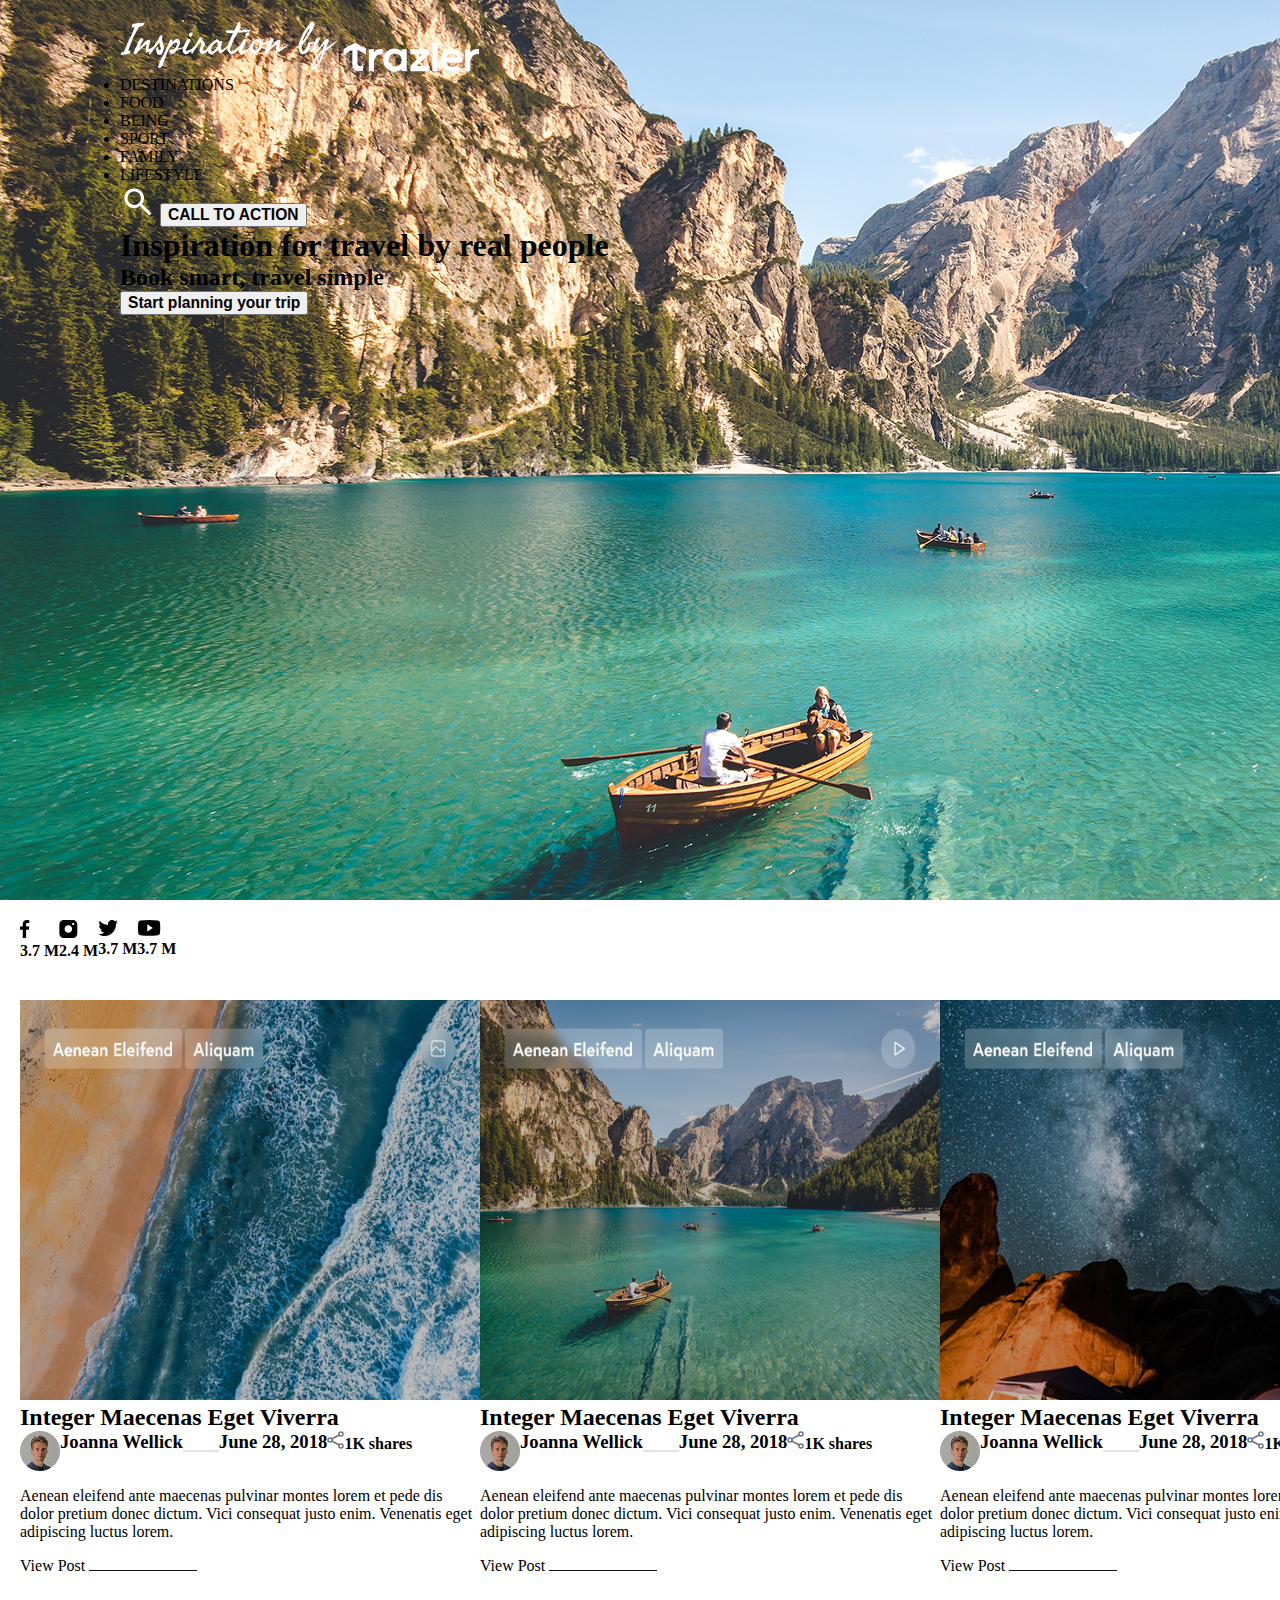
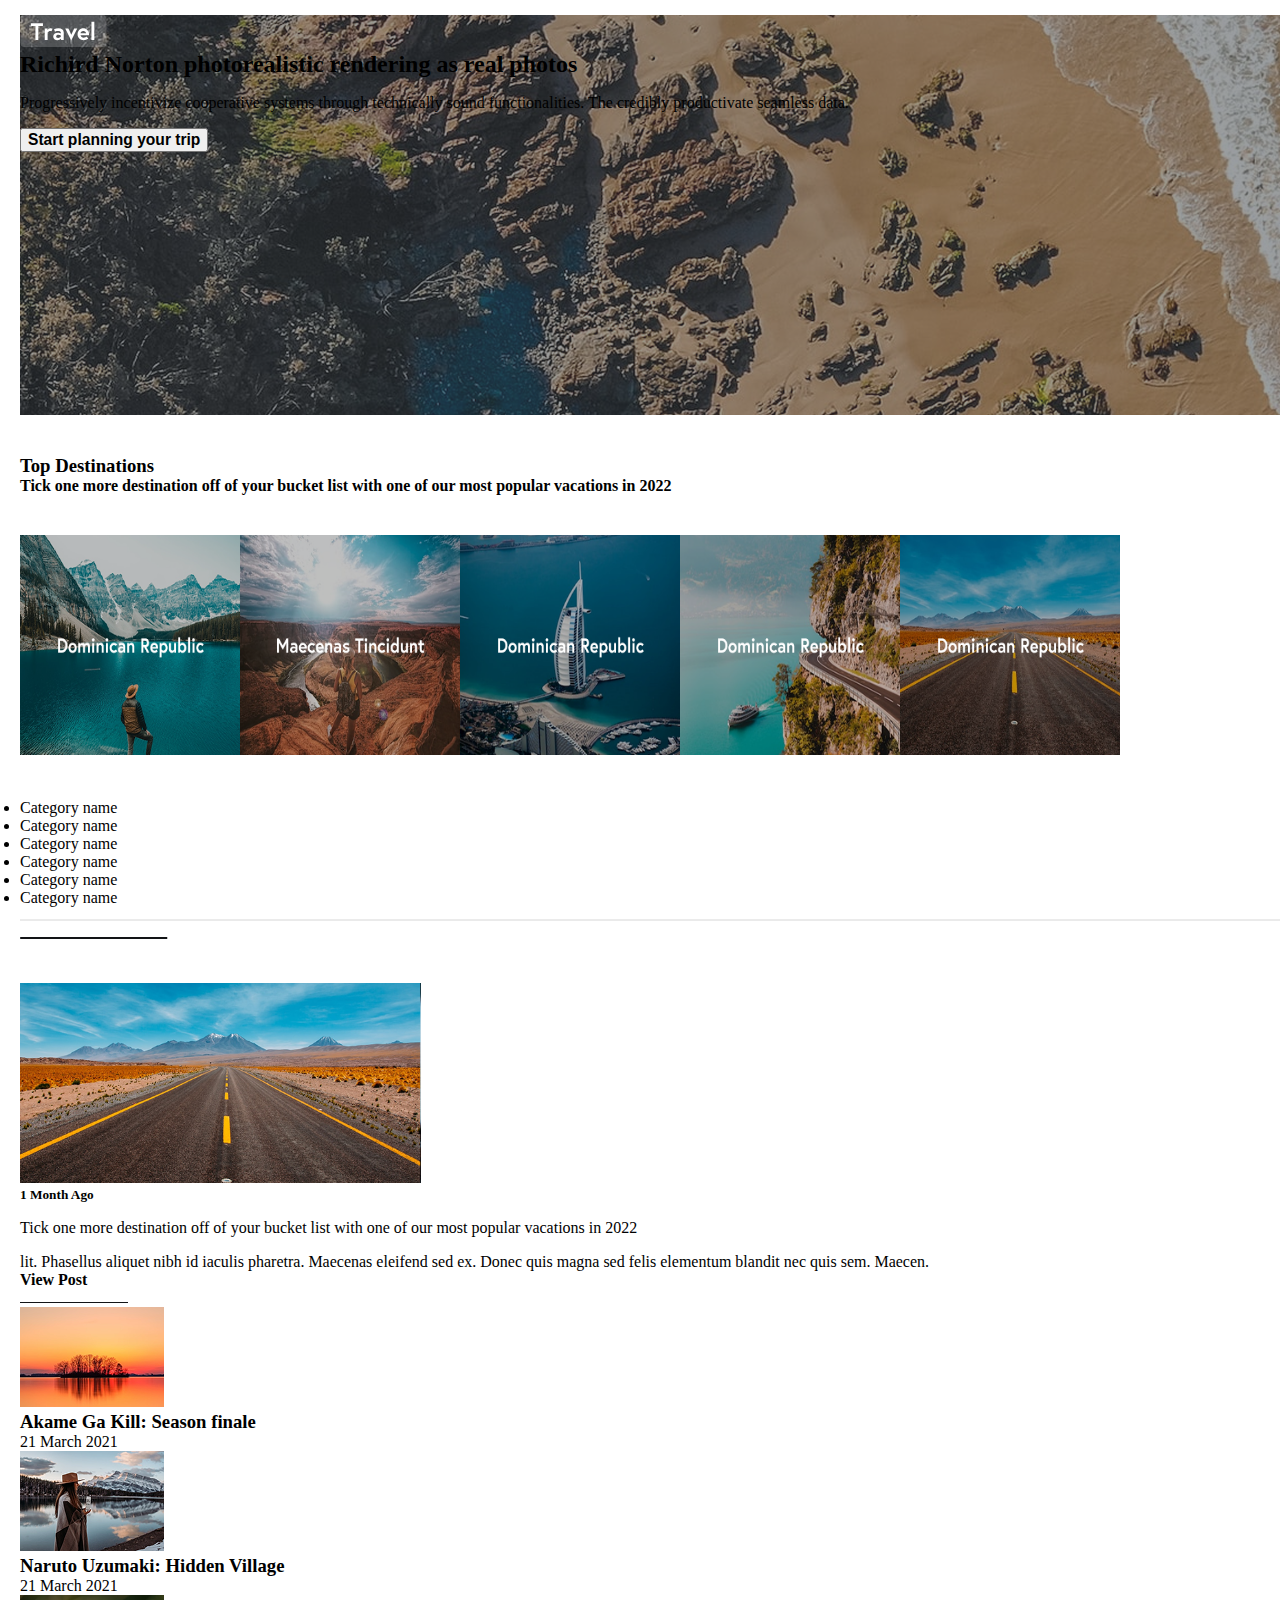
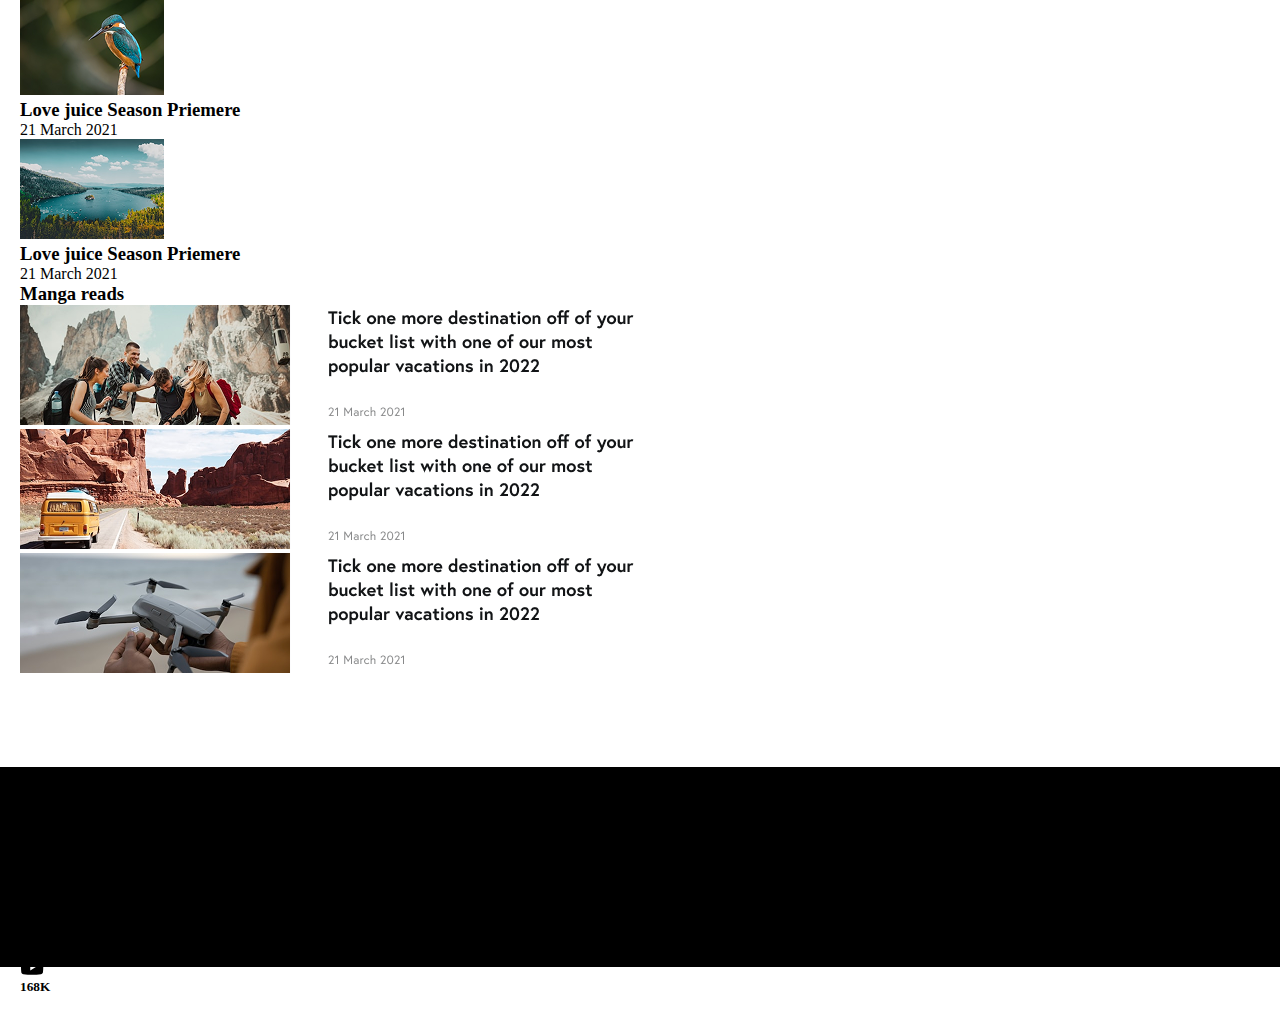
==== index.html @ 6a27a547 "add index.html file" ====
<!DOCTYPE html>
<html lang="en">

<head>
    <meta charset="UTF-8">
    <meta name="viewport" content="width=device-width, initial-scale=1.0">
    <link rel="stylesheet" href="./style.css/main.css">
    <title>Testovoe zadanie</title>
</head>

<body>
    <header class="header">
        <div class="container">
            <div class="header_menu">
                <div class="menu">
                    <div class="image">
                        <img src="./image/Email Address.svg" alt="" class="icon">
                        <img src="./image/Shape.svg" alt="" class="icons">
                    </div>
                    <div class="item">
                        <nav class="nav">
                            <li class="li">DESTINATIONS</li>
                            <li class="li">FOOD</li>
                            <li class="li">BEING</li>
                            <li class="li">SPORT</li>
                            <li class="li">FAMILY</li>
                            <li class="li">LIFESTYLE</li>
                        </nav>
                    </div>
                    <div class="btn">
                        <img src="./image/material-symbols_search.svg" alt="" class="icon_btn">
                        <button class="button">
                            <h3 class="btn_h3">CALL TO ACTION</h3>
                        </button>
                    </div>
                </div>
                <div class="title">
                    <h1 class="title_h1">Inspiration for travel by real people</h1>
                    <h2 class="title_h2">Book smart, travel simple</h2>
                </div>
                <div class="title_btn">
                    <button class="burger">
                        <h3 class="burger_h3">Start planning your trip</h3>
                    </button>
                </div>
            </div>
        </div>
    </header>
    <main class="section">
        <div class="container">
            <div class="icon-image">
                <div class="icons">
                    <img src="./image/bxl-facebook.svg" alt="" class="pictures">
                    <h4 class="icon_h4">3.7 M</h4>
                </div>
                <div class="icons">
                    <img src="./image/instagram-logo.svg" alt="" class="pictures">
                    <h4 class="icon_h4">2.4 M</h4>
                </div>
                <div class="icons">
                    <img src="./image/bxl-twitter.svg" alt="" class="pictures">
                    <h4 class="icon_h4">3.7 M</h4>
                </div>
                <div class="icons">
                    <img src="./image/youtube-logo.svg" alt="" class="pictures">
                    <h4 class="icon_h4">3.7 M</h4>
                </div>
            </div>
        </div>
    </main>
    <section class="grid">
        <div class="container">
            <div class="grid-item">
                <div class="grid_items">
                    <img src="./image/Group 237606.png" alt="" class="items_1" width="460" height="400">
                    <h2 class="grid_h2">Integer Maecenas Eget Viverra</h2>
                    <div class="otzov">
                        <img src="./image/Ellipse 162.png" alt="" class="otzov">
                        <h3 class="otzov_h3">Joanna Wellick</h3>
                        <img src="./image/rec.svg" alt="" class="otz_icon">
                        <h3 class="text-h3">June 28, 2018</h3>
                        <h4 class="text-h4"><img src="./image/Group 237605.svg" alt="" class="svg">1K shares</h4>
                    </div>
                    <p class="otzov_p">Aenean eleifend ante maecenas pulvinar montes lorem et pede dis dolor pretium
                        donec dictum. Vici consequat justo enim. Venenatis eget adipiscing luctus lorem.
                    </p>
                    <span>View Post</span>
                    <img src="./image/Rectangle 1318.svg" alt="" class="image-icon">
                </div>
                <div class="grid_items">
                    <img src="./image/Group 237606 (1).png" alt="" class="items_2" width="460" height="400">
                    <h2 class="grid_h2">Integer Maecenas Eget Viverra</h2>
                    <div class="otzov">
                        <img src="./image/Ellipse 162.png" alt="" class="otzov">
                        <h3 class="otzov_h3">Joanna Wellick</h3>
                        <img src="./image/rec.svg" alt="" class="otz_icon">
                        <h3 class="text-h3">June 28, 2018</h3>
                        <h4 class="text-h4"><img src="./image/Group 237605.svg" alt="" class="svg">1K shares</h4>
                    </div>
                    <p class="otzov_p">Aenean eleifend ante maecenas pulvinar montes lorem et pede dis dolor pretium
                        donec dictum. Vici consequat justo enim. Venenatis eget adipiscing luctus lorem.
                    </p>
                    <span>View Post</span>
                    <img src="./image/Rectangle 1318.svg" alt="" class="image-icon">
                </div>
                <div class="grid_items">
                    <img src="./image/Group 237606 (2).png" alt="" class="items_3" width="460" height="400">
                    <h2 class="grid_h2">Integer Maecenas Eget Viverra</h2>
                    <div class="otzov">
                        <img src="./image/Ellipse 162.png" alt="" class="otzov">
                        <h3 class="otzov_h3">Joanna Wellick</h3>
                        <img src="./image/rec.svg" alt="" class="otz_icon">
                        <h3 class="text-h3">June 28, 2018</h3>
                        <h4 class="text-h4"><img src="./image/Group 237605.svg" alt="" class="svg">1K shares</h4>
                    </div>
                    <p class="otzov_p">Aenean eleifend ante maecenas pulvinar montes lorem et pede dis dolor pretium
                        donec dictum. Vici consequat justo enim. Venenatis eget adipiscing luctus lorem.
                    </p>
                    <span>View Post</span>
                    <img src="./image/Rectangle 1318.svg" alt="" class="image-icon">
                </div>
            </div>
        </div>
    </section>
    <section class="foto">
        <div class="container">
            <div class="foto_text">
                <img src="./image/Frame 48095548.svg" alt="" class="img-text">
                <h2 class="foto_h2">Richird Norton photorealistic rendering as real photos</h2>
                <p class="foto_p">Progressively incentivize cooperative systems through technically sound
                    functionalities. The credibly productivate seamless data.</p>
                <button class="foto_btn">
                    <h3 class="foto_h3">Start planning your trip</h3>
                </button>
            </div>
        </div>
    </section>
    <section class="inform">
        <div class="container">
            <div class="inform_text">
                <h3 class="inform_h3">Top Destinations</h3>
                <h4 class="inform_h4">Tick one more destination off of your bucket list with one of our most popular
                    vacations in 2022</h4>
            </div>
        </div>
    </section>
    <section class="galery">
        <div class="container">
            <div class="galery_item">
                <div class="item_icon">
                    <img src="./image/Group 237616.png" alt="" class="galery-image" width="220" height="220">
                </div>
                <div class="item_icon">
                    <img src="./image/Group 237615.png" alt="" class="galery-image" width="220" height="220">
                </div>
                <div class="item_icon">
                    <img src="./image/Group 237614.png" alt="" class="galery-image" width="220" height="220">
                </div>
                <div class="item_icon">
                    <img src="./image/Group 237613.png" alt="" class="galery-image" width="220" height="220">
                </div>
                <div class="item_icon">
                    <img src="./image/Group 237612.png" alt="" class="galery-image" width="220" height="220">
                </div>
            </div>
        </div>
    </section>
    <section class="menu-van">
        <div class="container">
            <div class="menu_list">
                <nav class="list-nav">
                    <li class="list_li">Category name</li>
                    <li class="list_li">Category name</li>
                    <li class="list_li">Category name</li>
                    <li class="list_li">Category name</li>
                    <li class="list_li">Category name</li>
                    <li class="list_li">Category name</li>
                </nav>
            </div>
            <div class="linojiteam">
                <img src="./image/Vector 5.svg" alt="" class="linij">
                <img src="./image/Vector 6.svg" alt="" class="linij-svg">
            </div>
        </div>
    </section>
    <section class="about">
        <div class="container">
            <div class="about-block">
                <div class="left">
                    <div class="left-item">
                        <img src="./image/Frame 1177.png" alt="" class="left-image" width="401" height="200">
                        <h5 class="about_h5">1 Month Ago </h5>
                        <p class="about_p">Tick one more destination off of your bucket list with one of our most
                            popular vacations in 2022</p>
                        <span class="about_span">lit. Phasellus aliquet nibh id iaculis pharetra. Maecenas eleifend sed
                            ex. Donec quis magna sed felis elementum blandit nec quis sem. Maecen.</span>
                        <h4 class="h4">View Post</h4>
                        <img src="./image/Rectangle 1318.svg" alt="" class="lini">
                    </div>
                    <div class="right-item">
                        <div class="block">
                            <div class="fon">
                                <img src="./image/Group 23.png" alt="" class="fon_image">
                            </div>
                            <div class="block_text">
                                <h3 class="block_h3">Akame Ga Kill: Season finale</h3>
                                <span class="block-span">21 March 2021</span>
                            </div>
                        </div>
                        <div class="block">
                            <div class="fon">
                                <img src="./image/Group 24.png" alt="" class="fon_image">
                            </div>
                            <div class="block_text">
                                <h3 class="block_h3">Naruto Uzumaki: Hidden Village</h3>
                                <span class="block-span">21 March 2021</span>
                            </div>
                        </div>
                        <div class="block">
                            <div class="fon">
                                <img src="./image/Group 25.png" alt="" class="fon_image">
                            </div>
                            <div class="block_text">
                                <h3 class="block_h3">Love juice Season Priemere</h3>
                                <span class="block-span">21 March 2021</span>
                            </div>
                        </div>
                        <div class="block">
                            <div class="fon">
                                <img src="./image/Group 25 (1).png" alt="" class="fon_image">
                            </div>
                            <div class="block_text">
                                <h3 class="block_h3">Love juice Season Priemere</h3>
                                <span class="block-span">21 March 2021</span>
                            </div>
                        </div>
                    </div>
                </div>
                <div class="right">
                    <h3 class="h3">Manga reads</h3>
                    <div class="right_manga">
                        <div class="manga_list">
                            <img src="./image/Group 237618.png" alt="" class="manga_img">
                        </div>
                        <div class="manga_list">
                            <img src="./image/Group 237619.png" alt="" class="manga_img">
                        </div>
                        <div class="manga_list">
                            <img src="./image/Group 237620.png" alt="" class="manga_img">
                        </div>
                    </div>
                </div>
            </div>
        </div>
    </section>
    <footer class="footer">
        <div class="container">
            <div class="footer_end">
                <div class="end">
                    <h3 class="footer_h3">Designed & Developed by XP DESIGN</h3>
                </div>
                <div class="end-icon">
                    <div class="icons-1">
                        <img src="./image/bxl-facebook.svg" alt="" class="icon_end">
                        <h5 class="end_h5">29</h5>
                    </div>
                    <div class="icons-1">
                        <img src="./image/bxl-twitter.svg" alt="" class="icon_end">
                        <h5 class="end_h5">70K</h5>
                    </div>
                    <div class="icons-1">
                        <img src="./image/instagram-logo.svg" alt="" class="icon_end">
                        <h5 class="end_h5">40</h5>
                    </div>
                    <div class="icons-1">
                        <img src="./image/bxl-facebook.svg" alt="" class="icon_end">
                        <h5 class="end_h5">13K</h5>
                    </div>
                    <div class="icons-1">
                        <img src="./image/youtube-logo.svg" alt="" class="icon_end">
                        <h5 class="end_h5">168K</h5>
                    </div>
                </div>
            </div>
        </div>
    </footer>
</body>

</html>
---- style.css/main.css ----
html{
box-sizing: border-box;
}

*, *::before, *::after {
    box-sizing: inherit;
}
h1,h2,h3,h4,h5,h6 {
    margin: 0;
}
body {
margin: 0;
overflow-x: hidden;
}
.container {
width: 1400px;
margin: 0 auto;
padding:20px ;
}
.header {
background-image: url(../image/Rectangle\ 1312.png);
width: 1600px;
height: 900px;
}
.icon-image {
display: flex;
}
.grid-item {
display: grid;
grid-template-columns: repeat(3, 1fr);
}
.otzov {
display: flex;
}
.foto_text {
background-image: url(../image/Image\ \(2\).png);
width: 1400px;
height: 400px;
}
.galery_item {
display: flex;
}
.footer {
background-color: black;
height: 200px;
margin-top: 70px;
}
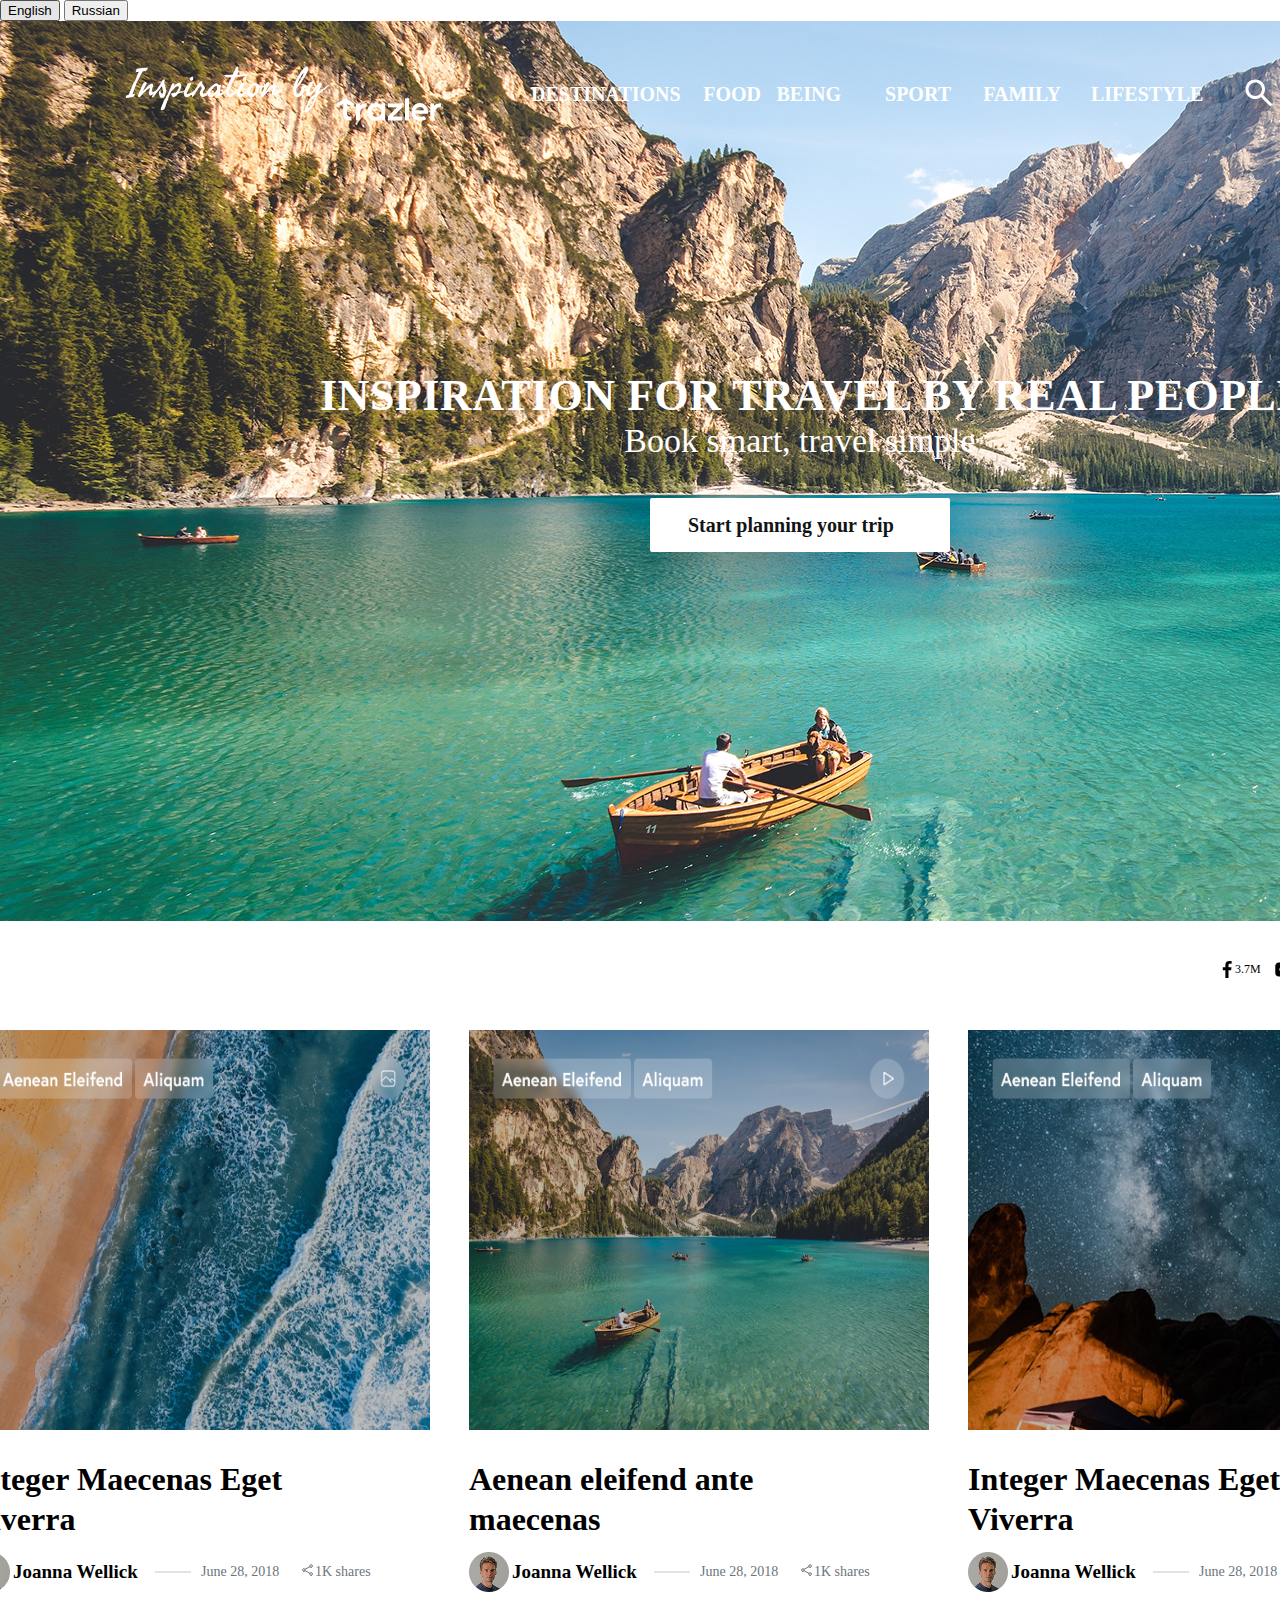
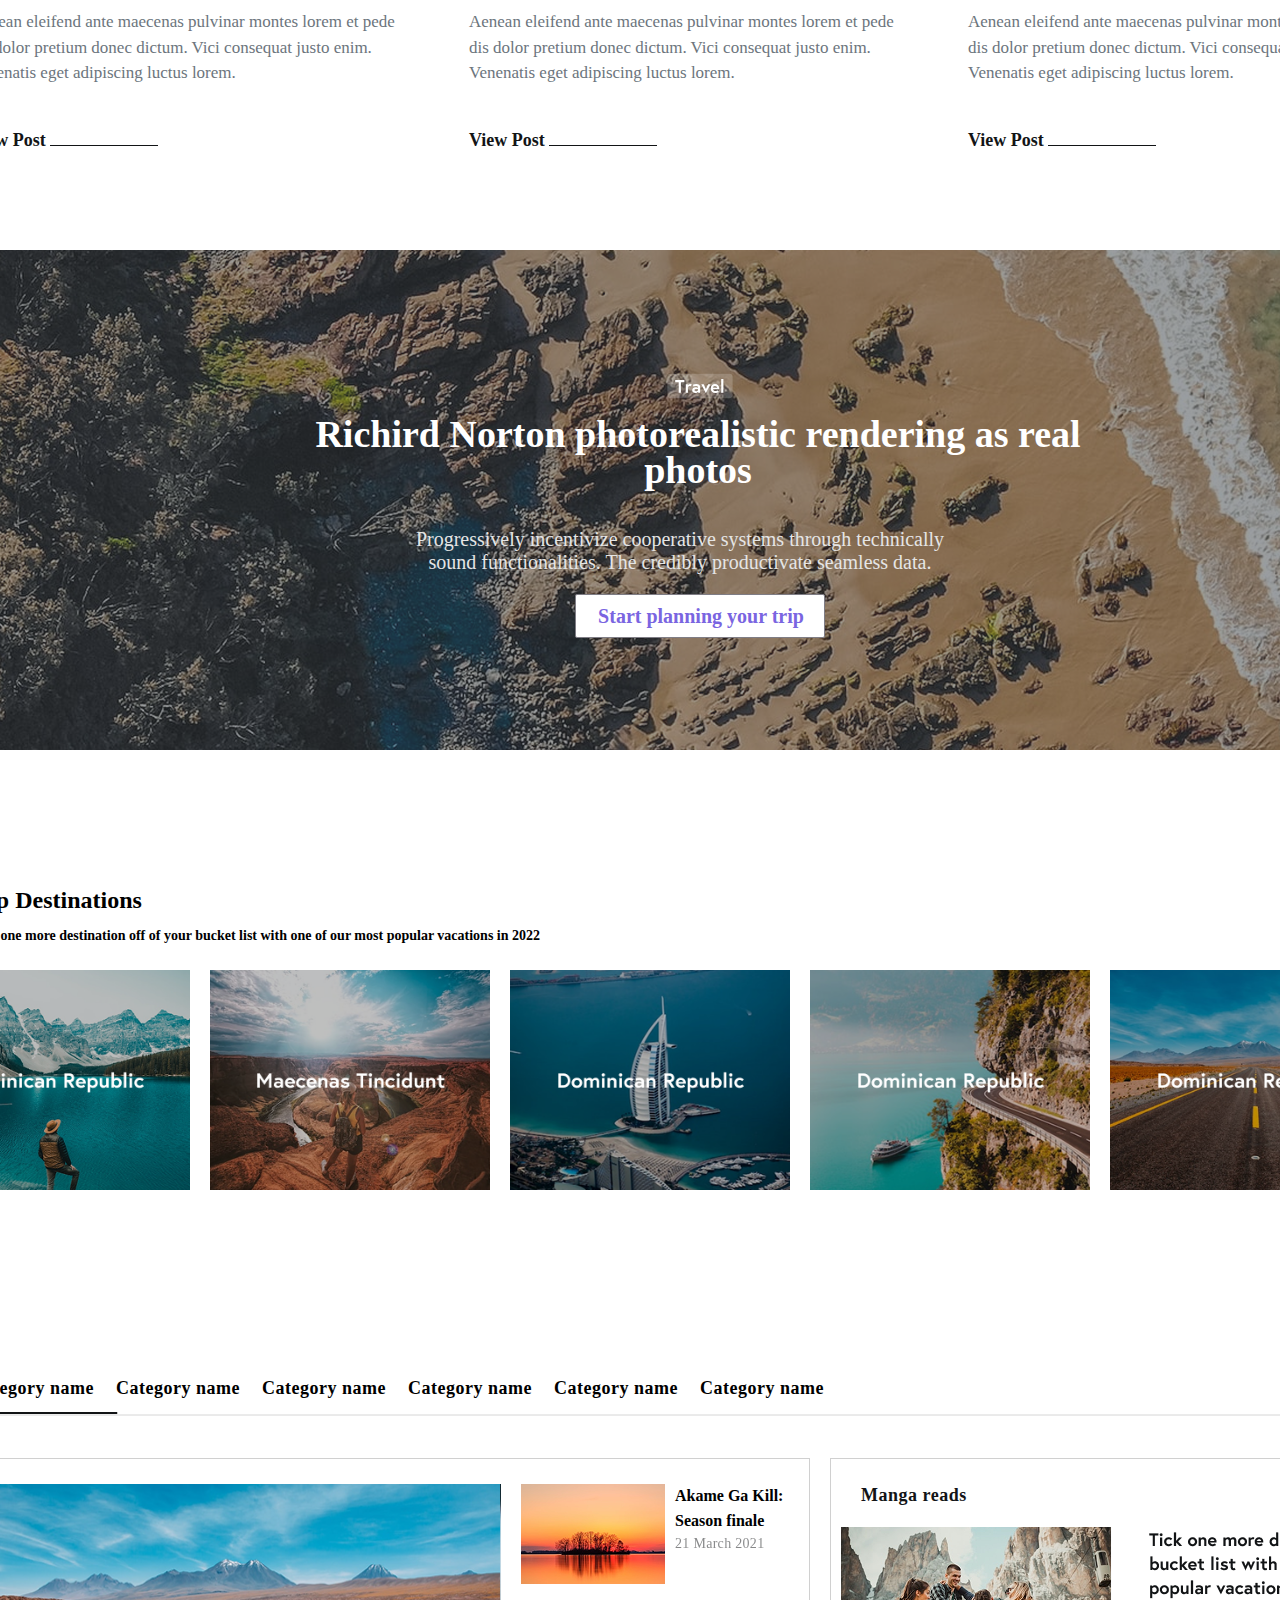
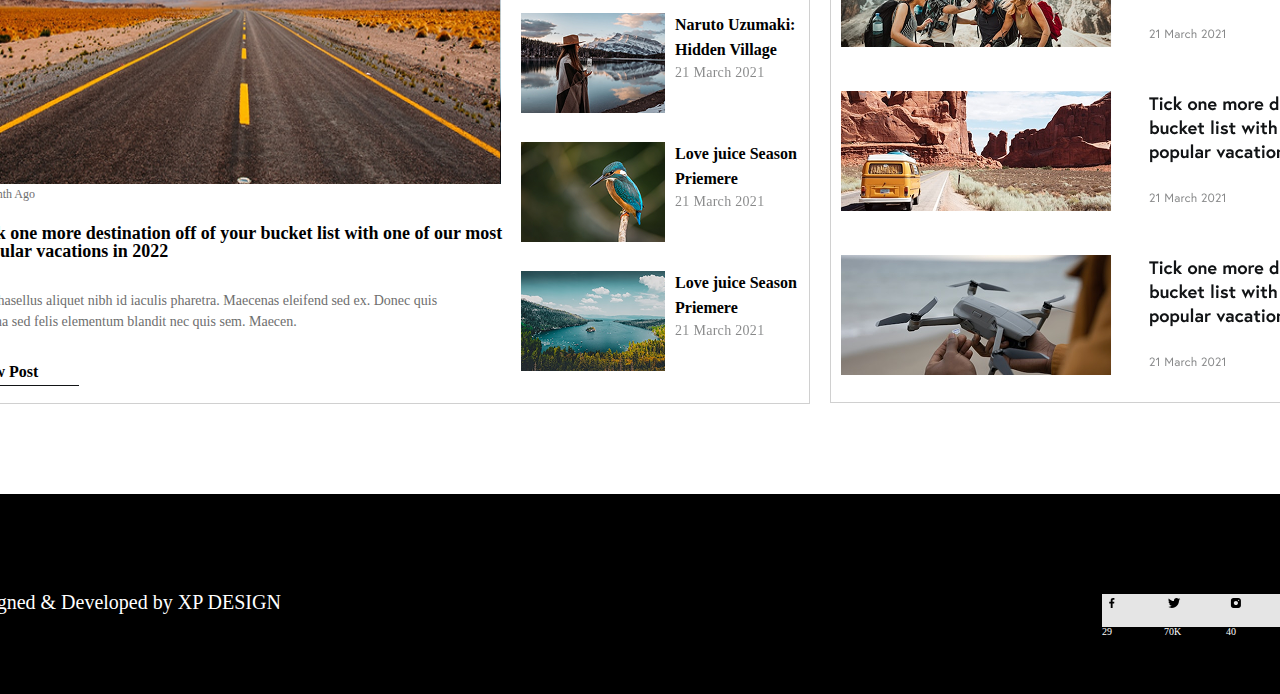
==== commit 51dc61a7: "add index.html file" ====
--- a/index.html
+++ b/index.html
@@ -9,18 +9,26 @@
 </head>
 
 <body>
+    <div class="language-switcher">
+        <button onclick="changeLanguage('en')" class="lang">English</button>
+        <button onclick="changeLanguage('es')" class="lang">Russian</button>
+    </div>
     <header class="header">
         <div class="container">
             <div class="header_menu">
                 <div class="menu">
                     <div class="image">
-                        <img src="./image/Email Address.svg" alt="" class="icon">
-                        <img src="./image/Shape.svg" alt="" class="icons">
+                        <div class="image_1">
+                            <img src="./image/Email Address.svg" alt="" class="icon">
+                        </div>
+                        <div class="imafe_2">
+                            <img src="./image/Shape.svg" alt="" class="icons">
+                        </div>
                     </div>
                     <div class="item">
                         <nav class="nav">
                             <li class="li">DESTINATIONS</li>
-                            <li class="li">FOOD</li>
+                            <li class="li_1">FOOD</li>
                             <li class="li">BEING</li>
                             <li class="li">SPORT</li>
                             <li class="li">FAMILY</li>
@@ -28,20 +36,26 @@
                         </nav>
                     </div>
                     <div class="btn">
-                        <img src="./image/material-symbols_search.svg" alt="" class="icon_btn">
-                        <button class="button">
-                            <h3 class="btn_h3">CALL TO ACTION</h3>
+                        <div class="btn_1">
+                            <img src="./image/material-symbols_search.svg" alt="" class="icon_btn">
+                        </div>
+                        <div class="btn_2">
+                            <button class="button">
+                                <h3 class="btn_h3">CALL TO ACTION</h3>
+                            </button>
+                        </div>
+                    </div>
+                </div>
+                <div class="title_tem">
+                    <div class="title">
+                        <h1 class="title_h1">Inspiration for travel by real people</h1>
+                        <h2 class="title_h2">Book smart, travel simple</h2>
+                    </div>
+                    <div class="title_btn">
+                        <button class="burger">
+                            <h3 class="burger_h3">Start planning your trip</h3>
                         </button>
                     </div>
-                </div>
-                <div class="title">
-                    <h1 class="title_h1">Inspiration for travel by real people</h1>
-                    <h2 class="title_h2">Book smart, travel simple</h2>
-                </div>
-                <div class="title_btn">
-                    <button class="burger">
-                        <h3 class="burger_h3">Start planning your trip</h3>
-                    </button>
                 </div>
             </div>
         </div>
@@ -51,19 +65,19 @@
             <div class="icon-image">
                 <div class="icons">
                     <img src="./image/bxl-facebook.svg" alt="" class="pictures">
-                    <h4 class="icon_h4">3.7 M</h4>
+                    <h4 class="icon_h4">3.7M</h4>
                 </div>
                 <div class="icons">
                     <img src="./image/instagram-logo.svg" alt="" class="pictures">
-                    <h4 class="icon_h4">2.4 M</h4>
+                    <h4 class="icon_h4">2.4M</h4>
                 </div>
                 <div class="icons">
                     <img src="./image/bxl-twitter.svg" alt="" class="pictures">
-                    <h4 class="icon_h4">3.7 M</h4>
+                    <h4 class="icon_h4">3.7M</h4>
                 </div>
                 <div class="icons">
                     <img src="./image/youtube-logo.svg" alt="" class="pictures">
-                    <h4 class="icon_h4">3.7 M</h4>
+                    <h4 class="icon_h4">3.7M</h4>
                 </div>
             </div>
         </div>
@@ -74,31 +88,33 @@
                 <div class="grid_items">
                     <img src="./image/Group 237606.png" alt="" class="items_1" width="460" height="400">
                     <h2 class="grid_h2">Integer Maecenas Eget Viverra</h2>
-                    <div class="otzov">
+                    <div class="otzov-1">
                         <img src="./image/Ellipse 162.png" alt="" class="otzov">
                         <h3 class="otzov_h3">Joanna Wellick</h3>
                         <img src="./image/rec.svg" alt="" class="otz_icon">
                         <h3 class="text-h3">June 28, 2018</h3>
                         <h4 class="text-h4"><img src="./image/Group 237605.svg" alt="" class="svg">1K shares</h4>
                     </div>
-                    <p class="otzov_p">Aenean eleifend ante maecenas pulvinar montes lorem et pede dis dolor pretium
-                        donec dictum. Vici consequat justo enim. Venenatis eget adipiscing luctus lorem.
+                    <p class="otzov_p">Aenean eleifend ante maecenas pulvinar montes lorem et pede <br>dis dolor pretium
+                        donec dictum. Vici consequat justo enim.
+                        <br> Venenatis eget adipiscing luctus lorem.
                     </p>
                     <span>View Post</span>
                     <img src="./image/Rectangle 1318.svg" alt="" class="image-icon">
                 </div>
                 <div class="grid_items">
                     <img src="./image/Group 237606 (1).png" alt="" class="items_2" width="460" height="400">
-                    <h2 class="grid_h2">Integer Maecenas Eget Viverra</h2>
-                    <div class="otzov">
+                    <h2 class="grid_h2">Aenean eleifend ante maecenas</h2>
+                    <div class="otzov-1">
                         <img src="./image/Ellipse 162.png" alt="" class="otzov">
                         <h3 class="otzov_h3">Joanna Wellick</h3>
                         <img src="./image/rec.svg" alt="" class="otz_icon">
                         <h3 class="text-h3">June 28, 2018</h3>
                         <h4 class="text-h4"><img src="./image/Group 237605.svg" alt="" class="svg">1K shares</h4>
                     </div>
-                    <p class="otzov_p">Aenean eleifend ante maecenas pulvinar montes lorem et pede dis dolor pretium
-                        donec dictum. Vici consequat justo enim. Venenatis eget adipiscing luctus lorem.
+                    <p class="otzov_p">Aenean eleifend ante maecenas pulvinar montes lorem et pede<br> dis dolor pretium
+                        donec dictum. Vici consequat justo enim.<br> Venenatis eget adipiscing luctus lorem.
+
                     </p>
                     <span>View Post</span>
                     <img src="./image/Rectangle 1318.svg" alt="" class="image-icon">
@@ -106,15 +122,15 @@
                 <div class="grid_items">
                     <img src="./image/Group 237606 (2).png" alt="" class="items_3" width="460" height="400">
                     <h2 class="grid_h2">Integer Maecenas Eget Viverra</h2>
-                    <div class="otzov">
+                    <div class="otzov-1">
                         <img src="./image/Ellipse 162.png" alt="" class="otzov">
                         <h3 class="otzov_h3">Joanna Wellick</h3>
                         <img src="./image/rec.svg" alt="" class="otz_icon">
                         <h3 class="text-h3">June 28, 2018</h3>
                         <h4 class="text-h4"><img src="./image/Group 237605.svg" alt="" class="svg">1K shares</h4>
                     </div>
-                    <p class="otzov_p">Aenean eleifend ante maecenas pulvinar montes lorem et pede dis dolor pretium
-                        donec dictum. Vici consequat justo enim. Venenatis eget adipiscing luctus lorem.
+                    <p class="otzov_p">Aenean eleifend ante maecenas pulvinar montes lorem et pede<br> dis dolor pretium
+                        donec dictum. Vici consequat justo enim.<br> Venenatis eget adipiscing luctus lorem.
                     </p>
                     <span>View Post</span>
                     <img src="./image/Rectangle 1318.svg" alt="" class="image-icon">
@@ -126,9 +142,11 @@
         <div class="container">
             <div class="foto_text">
                 <img src="./image/Frame 48095548.svg" alt="" class="img-text">
-                <h2 class="foto_h2">Richird Norton photorealistic rendering as real photos</h2>
-                <p class="foto_p">Progressively incentivize cooperative systems through technically sound
-                    functionalities. The credibly productivate seamless data.</p>
+                <div class="foto_item">
+                    <h2 class="foto_h2">Richird Norton photorealistic rendering as real<br> photos</h2>
+                    <p class="foto_p">Progressively incentivize cooperative systems through technically sound
+                        functionalities. The credibly productivate seamless data.</p>
+                </div>
                 <button class="foto_btn">
                     <h3 class="foto_h3">Start planning your trip</h3>
                 </button>
@@ -148,19 +166,19 @@
         <div class="container">
             <div class="galery_item">
                 <div class="item_icon">
-                    <img src="./image/Group 237616.png" alt="" class="galery-image" width="220" height="220">
-                </div>
-                <div class="item_icon">
-                    <img src="./image/Group 237615.png" alt="" class="galery-image" width="220" height="220">
-                </div>
-                <div class="item_icon">
-                    <img src="./image/Group 237614.png" alt="" class="galery-image" width="220" height="220">
-                </div>
-                <div class="item_icon">
-                    <img src="./image/Group 237613.png" alt="" class="galery-image" width="220" height="220">
-                </div>
-                <div class="item_icon">
-                    <img src="./image/Group 237612.png" alt="" class="galery-image" width="220" height="220">
+                    <img src="./image/Group 237616.png" alt="" class="galery-image" width="280" height="220">
+                </div>
+                <div class="item_icon">
+                    <img src="./image/Group 237615.png" alt="" class="galery-image" width="280" height="220">
+                </div>
+                <div class="item_icon">
+                    <img src="./image/Group 237614.png" alt="" class="galery-image" width="280" height="220">
+                </div>
+                <div class="item_icon">
+                    <img src="./image/Group 237613.png" alt="" class="galery-image" width="280" height="220">
+                </div>
+                <div class="item_icon">
+                    <img src="./image/Group 237612.png" alt="" class="galery-image" width="280" height="220">
                 </div>
             </div>
         </div>
@@ -178,8 +196,11 @@
                 </nav>
             </div>
             <div class="linojiteam">
+                
                 <img src="./image/Vector 5.svg" alt="" class="linij">
+                
                 <img src="./image/Vector 6.svg" alt="" class="linij-svg">
+                
             </div>
         </div>
     </section>
@@ -188,12 +209,12 @@
             <div class="about-block">
                 <div class="left">
                     <div class="left-item">
-                        <img src="./image/Frame 1177.png" alt="" class="left-image" width="401" height="200">
+                        <img src="./image/Frame 1177.png" alt="" class="left-image" width="530" height="300">
                         <h5 class="about_h5">1 Month Ago </h5>
-                        <p class="about_p">Tick one more destination off of your bucket list with one of our most
+                        <p class="about_p">Tick one more destination off of your bucket list with one of our most<br>
                             popular vacations in 2022</p>
                         <span class="about_span">lit. Phasellus aliquet nibh id iaculis pharetra. Maecenas eleifend sed
-                            ex. Donec quis magna sed felis elementum blandit nec quis sem. Maecen.</span>
+                            ex. Donec quis<br>magna sed felis elementum blandit nec quis sem. Maecen.</span>
                         <h4 class="h4">View Post</h4>
                         <img src="./image/Rectangle 1318.svg" alt="" class="lini">
                     </div>
@@ -203,7 +224,7 @@
                                 <img src="./image/Group 23.png" alt="" class="fon_image">
                             </div>
                             <div class="block_text">
-                                <h3 class="block_h3">Akame Ga Kill: Season finale</h3>
+                                <h3 class="block_h3">Akame Ga Kill:<br> Season finale</h3>
                                 <span class="block-span">21 March 2021</span>
                             </div>
                         </div>
@@ -212,7 +233,7 @@
                                 <img src="./image/Group 24.png" alt="" class="fon_image">
                             </div>
                             <div class="block_text">
-                                <h3 class="block_h3">Naruto Uzumaki: Hidden Village</h3>
+                                <h3 class="block_h3">Naruto Uzumaki:<br> Hidden Village</h3>
                                 <span class="block-span">21 March 2021</span>
                             </div>
                         </div>
@@ -221,7 +242,7 @@
                                 <img src="./image/Group 25.png" alt="" class="fon_image">
                             </div>
                             <div class="block_text">
-                                <h3 class="block_h3">Love juice Season Priemere</h3>
+                                <h3 class="block_h3">Love juice Season<br> Priemere</h3>
                                 <span class="block-span">21 March 2021</span>
                             </div>
                         </div>
@@ -230,7 +251,7 @@
                                 <img src="./image/Group 25 (1).png" alt="" class="fon_image">
                             </div>
                             <div class="block_text">
-                                <h3 class="block_h3">Love juice Season Priemere</h3>
+                                <h3 class="block_h3">Love juice Season<br> Priemere</h3>
                                 <span class="block-span">21 March 2021</span>
                             </div>
                         </div>
@@ -257,7 +278,7 @@
         <div class="container">
             <div class="footer_end">
                 <div class="end">
-                    <h3 class="footer_h3">Designed & Developed by XP DESIGN</h3>
+                    <h3 class="footer_h3">Designed & Developed by <span class="footer_span"> XP DESIGN</span></h3>
                 </div>
                 <div class="end-icon">
                     <div class="icons-1">
@@ -284,6 +305,7 @@
             </div>
         </div>
     </footer>
+
 </body>
 
 </html>--- a/style.css/main.css
+++ b/style.css/main.css
@@ -24,24 +24,565 @@
 }
 .icon-image {
 display: flex;
+margin-left: 1200px;
 }
 .grid-item {
 display: grid;
 grid-template-columns: repeat(3, 1fr);
-}
-.otzov {
-display: flex;
+margin-left: -50px;
 }
 .foto_text {
 background-image: url(../image/Image\ \(2\).png);
-width: 1400px;
-height: 400px;
+width: 1460px;
+height: 500px;
+margin-left: -50px;
+margin-top: 50px;
 }
 .galery_item {
-display: flex;
+display: grid;
+grid-template-columns: repeat(5, 1fr);
+gap: 20px;
 }
 .footer {
 background-color: black;
 height: 200px;
 margin-top: 70px;
+}
+.menu {
+display: flex;
+padding-top: 34px;
+
+}
+.image {
+display: flex;
+
+}
+.icon {
+width: 216px;
+height: 49px;
+margin-top: -10px;
+}
+.icons {
+width: 105px;
+height: 29px;
+}
+.nav {
+list-style:none ;
+display: flex;
+margin-left: 60px;
+}
+.li {
+font-family: Europa-Bold;
+font-weight: 600;
+font-size: 20px;
+line-height: 24px;
+letter-spacing: 0px;
+text-align: right;
+vertical-align: middle;
+width: 80px;
+height: 14px;
+color: #ffffff;
+padding-top: 7px;
+margin-right: 30px;
+}
+.li_1 {
+margin-left: 40px;
+font-family: Europa-Bold;
+font-weight: 600;
+font-size: 20px;
+line-height: 24px;
+letter-spacing: 0px;
+text-align: right;
+vertical-align: middle;
+width: 80px;
+height: 14px;
+color: #ffffff;
+padding-top: 7px;
+}
+.btn {
+display: flex;
+margin-left: 40px;
+}
+.icon_btn {
+width: 36px;
+height: 36px;
+margin-right: 24px;
+}
+.button {
+width: 170px;
+height: 44px;
+gap: 10px;
+background: #000000;
+padding-top: 10px;
+border-radius: 2px;
+padding-right: 40px;
+padding-bottom: 10px;
+padding-left: 40px;
+}
+.btn_h3 {
+font-family: Sansita;
+font-weight: 700;
+font-size: 16px;
+line-height: 100%;
+letter-spacing: 8%;
+text-align: center;
+text-transform: uppercase;
+width: 40px;
+height: 8px;
+color: #ffffff;
+white-space: nowrap;
+margin-left: -25px;
+margin-top: -10px;
+}
+.title_tem {
+text-align: center;
+padding-top: 250px;
+}
+.title_h1 {
+font-family: Europa-Bold;
+font-weight: 700;
+font-size: 44px;
+line-height: 100%;
+letter-spacing: 0.5px;
+vertical-align: middle;
+text-transform: uppercase;
+width: 695px;
+height: 44px;
+color: #ffffff;
+white-space: nowrap;
+padding-left: 200px;
+}
+.title_h2 {
+font-family: Europa-Regular;
+font-weight: 400;
+font-size: 34px;
+line-height: 100%;
+letter-spacing: 0%;
+text-align: center;
+vertical-align: middle;
+color: #ffffff;
+width: 389;
+height: 38;
+padding-top: 6px;
+}
+.title_btn {
+margin-top: 40px;
+}
+.burger {
+width: 300px;
+height: 54px;
+border-radius: 2px;
+border-width: 2px;
+border: 2px solid #FFFFFF;
+box-shadow: 0px 10px 10px 0px #0000000F;
+background: #FFFFFF;
+}
+.burger_h3 {
+font-family: Europa-Bold;
+font-weight: 700;
+font-size: 20px;
+line-height: 24px;
+letter-spacing: 0px;
+vertical-align: middle;
+width: 217px;
+height: 24px;
+color: #121416;
+padding-left: 30px;
+white-space: nowrap;
+}
+.pictures {
+width: 15px;
+height: 17px;
+}
+.icons {
+display: flex;
+margin-right: 30px;
+margin-top: 20px;
+}
+.icon_h4 {
+font-family: Roboto;
+font-weight: 300;
+font-size: 12px;
+line-height: 100%;
+letter-spacing: 0%;
+width: 10px;
+height: 6px;
+padding-top: 2px;
+}
+.grid_items {
+margin-right: -50px;
+}
+.grid_h2 {
+font-family: Europa-Bold;
+font-weight: 700;
+font-size: 32px;
+line-height: 40px;
+letter-spacing: 0%;
+width: 348px;
+height: 78px;
+padding-top: 25px;
+}
+.otzov-1 {
+display: flex;
+margin-top: 40px;
+}
+.otzov_h3 {
+font-family: Europa-Bold;
+font-weight: 700;
+font-size: 19px;
+line-height: 40px;
+letter-spacing: 0%;
+width: 165px;
+height: 40px;
+padding-left: 3px;
+}
+.text-h3 {
+font-family: EuropaNuova-Regular;
+font-weight: 400;
+font-size: 14px;
+line-height: 40px;
+letter-spacing: 0%;
+width: 119px;
+height: 40px;
+color:#6C757D ;
+}
+.otz_icon {
+margin-left: -20px;
+margin-right: 10px;
+}
+.svg {
+margin-left: -20px;
+width: 15px;
+height: 12px;
+}
+.text-h4 {
+font-family: EuropaNuova-Regular;
+font-weight: 400;
+font-size: 14px;
+line-height: 40px;
+letter-spacing: 0%;
+width: 83px;
+height: 40px;
+color:#6C757D ;
+}
+.otzov_p {
+font-family: Europa-Regular;
+font-weight: 400;
+font-size: 17px;
+line-height: 150%;
+letter-spacing: 0%;
+width: 549px;
+height: 94px;
+color: #6C757D;
+}
+span {
+font-family: Europa-Bold;
+font-weight: 700;
+font-size: 18px;
+line-height: 40px;
+letter-spacing: 0%;
+width: 108px;
+height: 40px;
+color: #121416;
+}
+.foto_text {
+text-align: center;
+padding-top: 120px;
+}
+.img-text {
+width: 86px;
+height: 32px;
+gap: 10px;
+border-radius: 4px;
+padding-right: 10px;
+padding-left: 10px;
+    
+}
+.foto_h2 {
+font-family: Europa-Bold;
+font-weight: 700;
+font-size: 38px;
+line-height: 95%;
+letter-spacing: -3.5%;
+text-align: center;
+color:#FFFFFF ;
+width: 986px;
+height: 92px;
+
+}
+
+.foto_p {
+font-family: EuropaNuova-Bold;
+font-weight: 400;
+font-size: 20px;
+line-height: 22.5px;
+letter-spacing: 0%;
+width: 750px;
+height: 46px;
+color: #E5E5E5;
+padding-left: 200px;
+}
+.foto_btn {
+width: 250px;
+height: 44px;
+border-width: 1px;
+border-radius: 2px;
+background: #FFFFFF;
+border: 1px solid #7F7D85;
+}
+.foto_h3 {
+font-family: EuropaNuova-Bold;
+font-weight: 600;
+font-size: 20px;
+line-height: 24px;
+letter-spacing: 0px;
+vertical-align: middle;
+color: #7A65E1;
+width: 223px;
+height: 24px;
+padding-left: 15px;
+white-space: nowrap;
+}
+.foto_item {
+margin-left: 235px;
+margin-top: 10px;
+}
+.inform_text {
+padding-top: 100px;
+margin-left: -50px;
+}
+.inform_h3 {
+font-family: Europa-Bold;
+font-weight: 700;
+font-size: 24px;
+line-height: 20px;
+letter-spacing: 0px;
+vertical-align: middle;
+width: 246px;
+height: 20px;
+
+}
+.inform_h4 {
+font-family: Europa-Bold;
+font-weight: 700;
+font-size: 14px;
+line-height: 20px;
+letter-spacing: 0px;
+vertical-align: middle;
+width: 705px;
+height: 20px;
+padding-top: 16px;
+}
+.galery {
+margin-left: -110px;
+}
+.list-nav {
+display: flex;
+margin-top: 140px;
+margin-left: -50px;
+margin-bottom: -20px;
+}
+.list_li {
+display: flex;
+font-family: Europa-Bold;
+font-weight: 900;
+font-size: 18px;
+line-height: 28px;
+letter-spacing: 0.5px;
+width: 146px;
+height: 28px;
+}
+.linij {
+margin-left: -50px;
+margin-bottom: -20px;
+}
+.linij-svg {
+margin-left: -50px;
+}
+.about-block {
+display: grid;
+grid-template-columns: repeat(2, 1fr);
+gap: 20px;
+}
+.left {
+width: 850px;
+height: 546px;
+border-width: 1px;
+border: 1px solid #12141633;    
+display: grid;
+grid-template-columns: repeat(2, 1fr);
+margin-left: -60px;
+}
+.left-item {
+padding-top: 25px;
+padding-left: 10px;
+
+}
+.about_h5 {
+font-family: Poppins;
+font-weight: 500;
+font-size: 12px;
+line-height: 100%;
+letter-spacing: 0%;
+vertical-align: middle;
+width: 73px;
+height: 18px;
+top: -2px;
+color: #6E6E6E;
+
+}
+.about_p {
+font-family: Europa-Bold;
+font-weight: 700;
+font-size: 18px;
+line-height: 100%;
+letter-spacing: 0%;
+vertical-align: middle;
+width: 600px;
+height: 48px;
+
+}
+.about_span {
+font-family: Poppins;
+font-weight: 400;
+font-size: 14px;
+line-height: 21px;
+letter-spacing: 0%;
+vertical-align: middle;
+width: 600px;
+height: 42px;
+color: #6E6E6E;
+}
+.h4 {
+font-family: Europa-Bold;
+font-weight: 700;
+font-size: 16px;
+line-height: 40px;
+letter-spacing: 0%;
+width: 72px;
+height: 40px;
+padding-top: 20px;
+}
+.lini {
+margin-top: 10px;
+}
+
+.block {
+display: grid;
+grid-template-columns: repeat(2, 2fr);
+margin-left: -50px;
+margin-top: 25px;
+}
+
+.block_text {
+padding-left: 10px;
+}
+.block_h3 {
+font-family: Europa-Bold;
+font-weight: 700;
+font-size: 16px;
+line-height: 24.58px;
+letter-spacing: 0px;
+width: 176px;
+height: 50px;
+}
+.block-span {
+font-family: Europa-Regular;
+font-weight: 400;
+font-size: 14px;
+line-height: 20px;
+letter-spacing: 0.3px;
+width: 176px;
+height: 20px;
+opacity: 0.5;
+color: #121416;
+ 
+}
+.right {
+width: 630px;
+height: 545px;
+border-width: 1px;
+border: 1px solid #12141633;   
+}
+.h3 {
+font-family: Europa-Bold;
+font-weight: 700;
+font-size: 18px;
+line-height: 28px;
+letter-spacing: 0.5px;
+width: 110px;
+height: 28px;
+padding-top: 22px;
+padding-left: 30px;
+color: #121416;
+white-space: nowrap;
+}
+.right_manga {
+margin-top: 40px;
+margin-left: 10px;
+}
+.manga_list {
+margin-bottom: 40px;
+}
+.footer_end {
+display: flex;
+}
+.footer_h3 {
+font-family: EuropaNuova-Bold;
+font-weight: 400;
+font-size: 20px;
+line-height: 40px;
+letter-spacing: 0%;
+width: 342px;
+height: 40px;
+color: #FFFFFF;
+padding-top: 68px;
+margin-left: -60px;
+}
+.footer_span {
+font-family: Europa-Regular;
+font-weight: 400;
+font-size: 20px;
+line-height: 40px;
+letter-spacing: 0%;
+width: 342px;
+height: 40px;
+color: #FFFFFF;
+}
+.end-icon {
+display: flex;
+margin-left: 800px;
+margin-top: 80px;
+background-color: #E5E5E5;
+}
+.icons-1 {
+margin-right: 30px;
+}
+.icon_end {
+width: 20px;
+height: 10px;
+}
+.end_h5 {
+color: #FFFFFF;
+font-family: Europa-Regular;
+font-weight: 400;
+font-size: 10px;
+line-height: 40px;
+letter-spacing: 0%;
+width: 32px;
+height: 15px;
+}
+
+
+.read-more, .back-to-home {
+    display: inline-block;
+    margin-top: 10px;
+    padding: 10px 15px;
+    background-color: #007BFF;
+    color: white;
+    text-decoration: none;
+}
+
+.read-more:hover, .back-to-home:hover {
+    background-color: #0056b3;
 }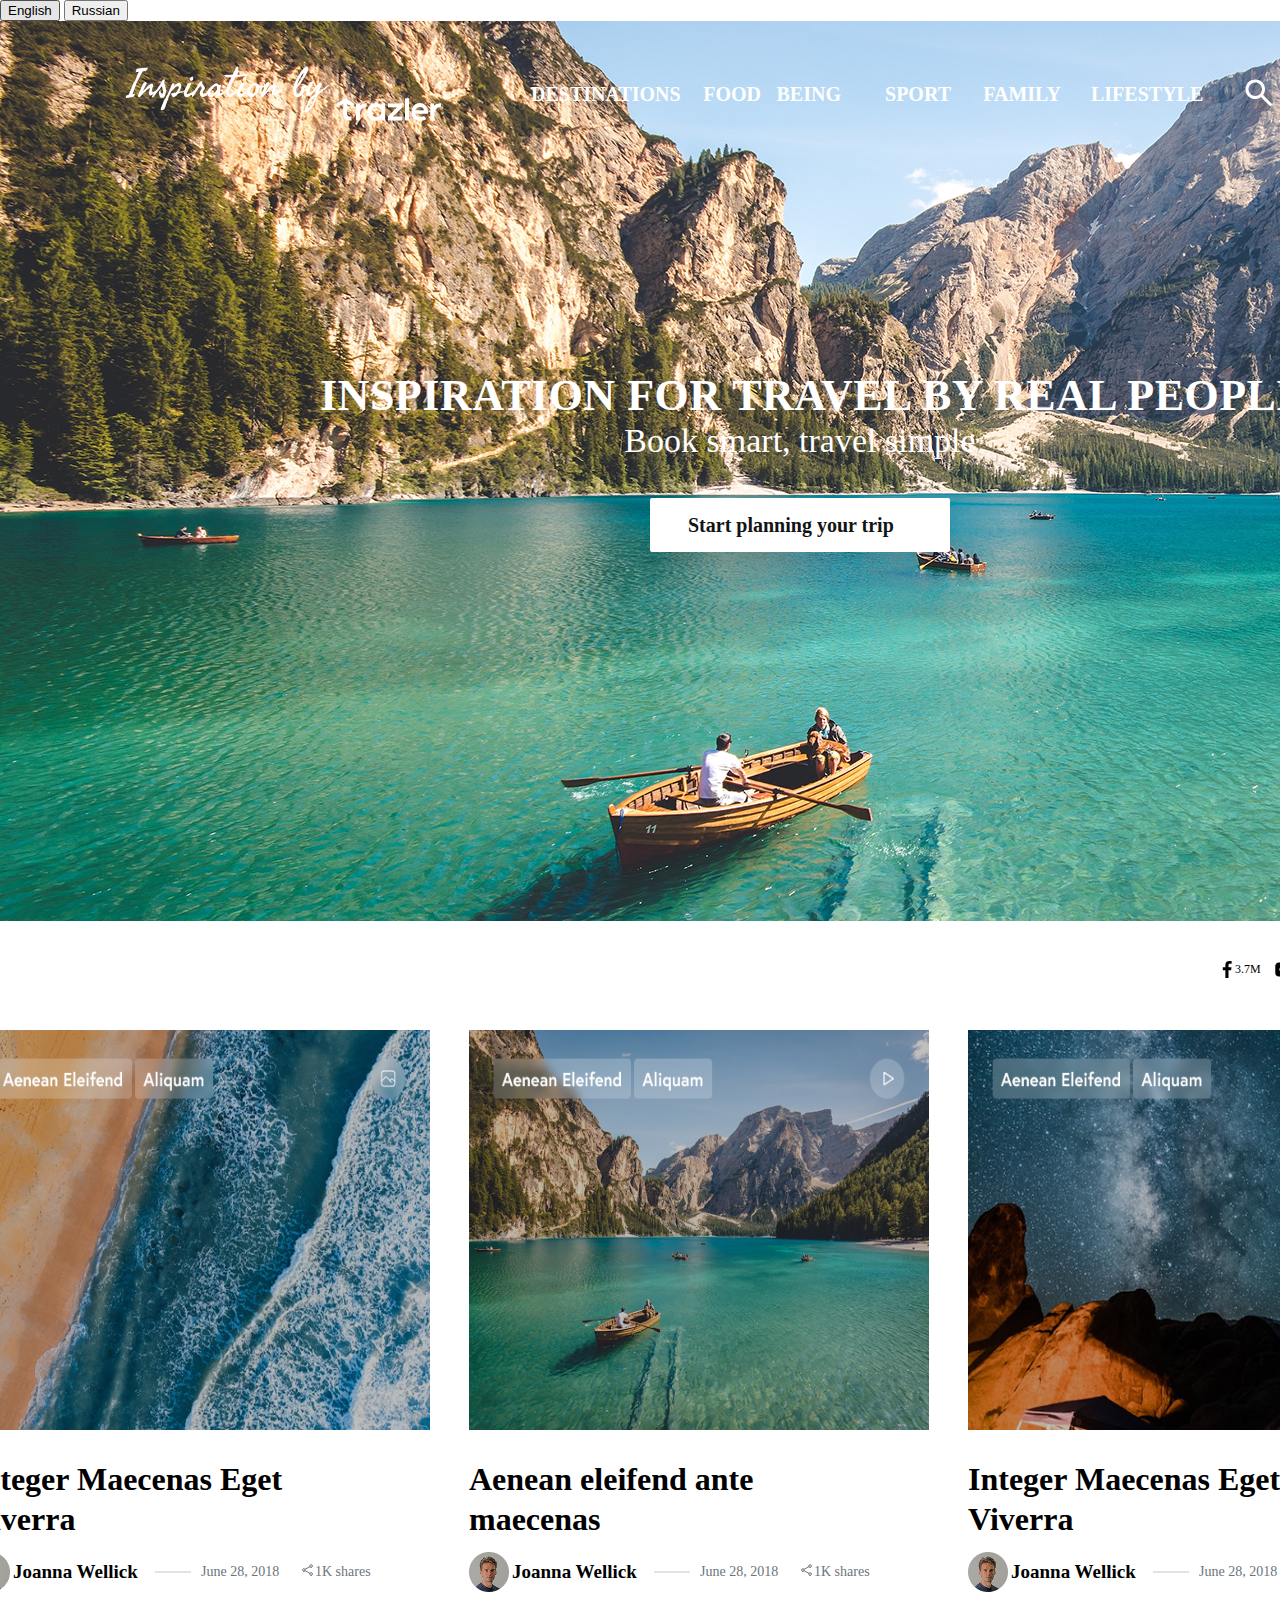
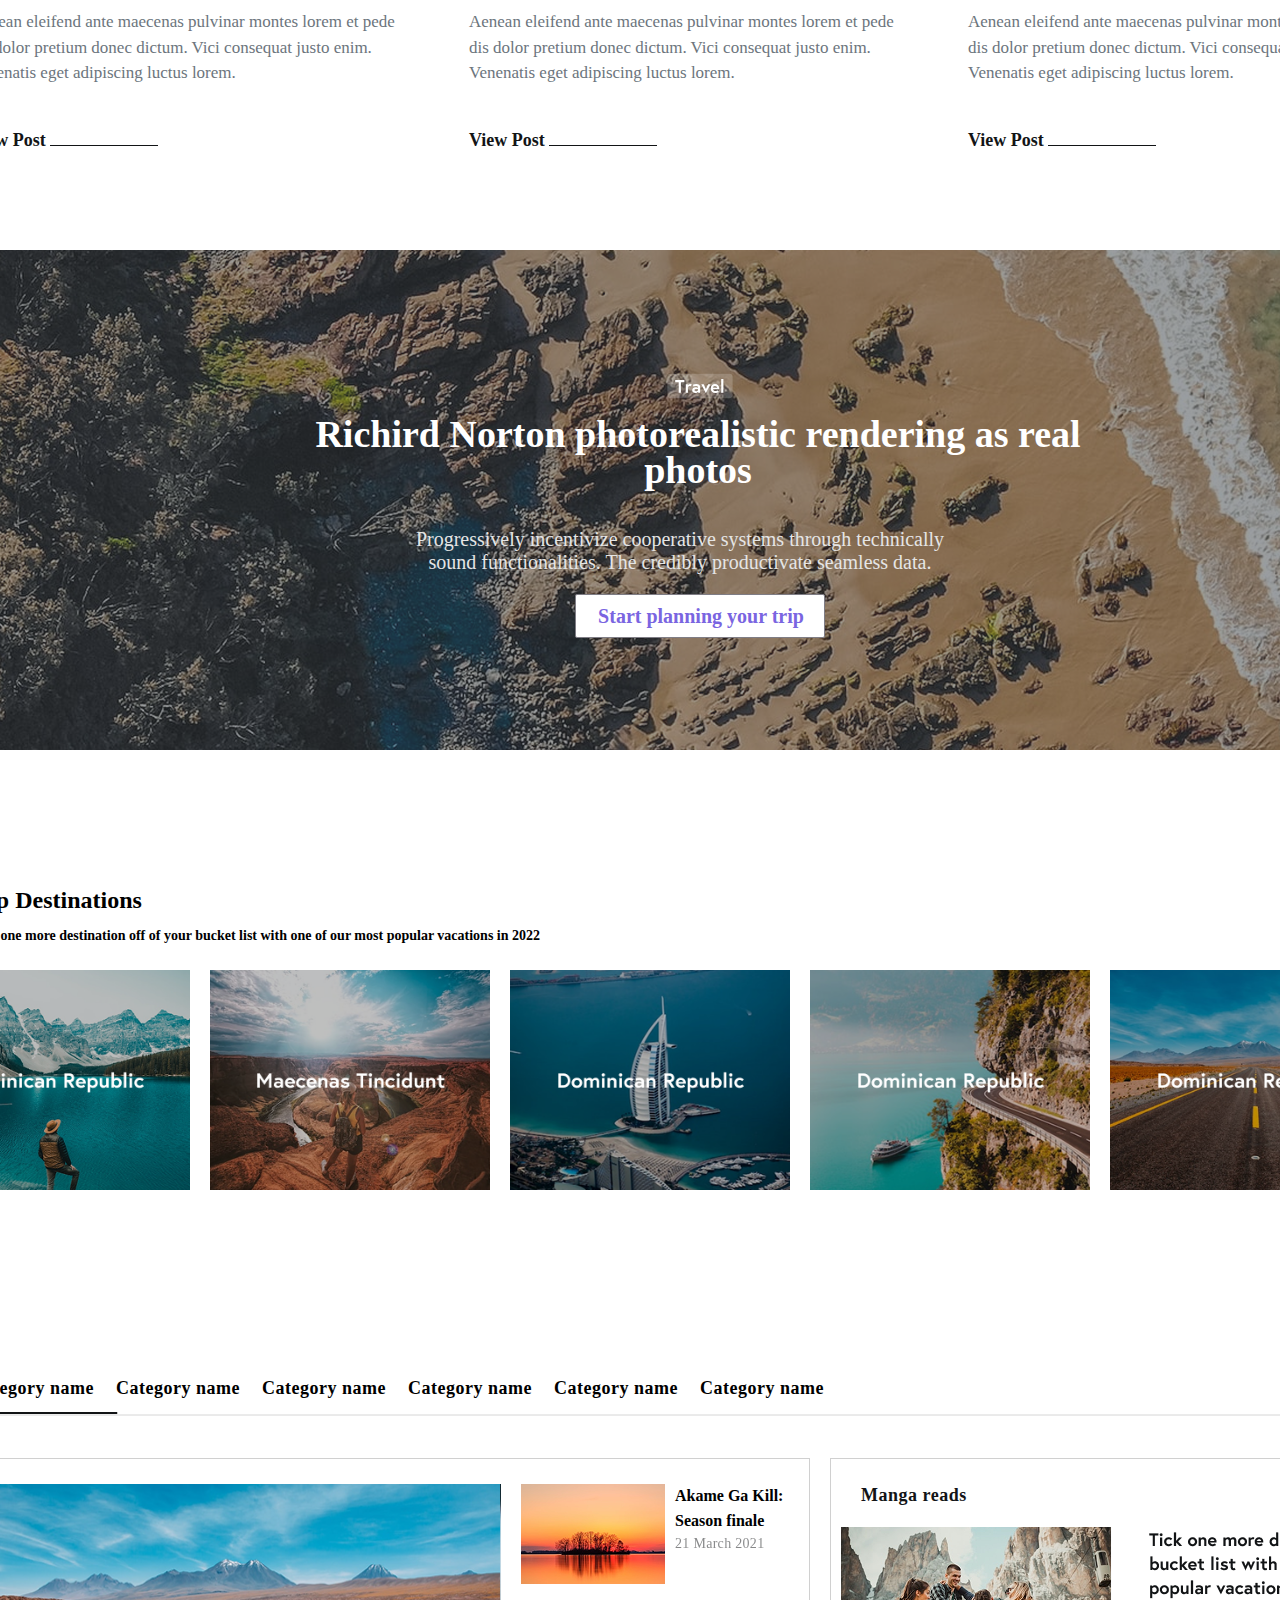
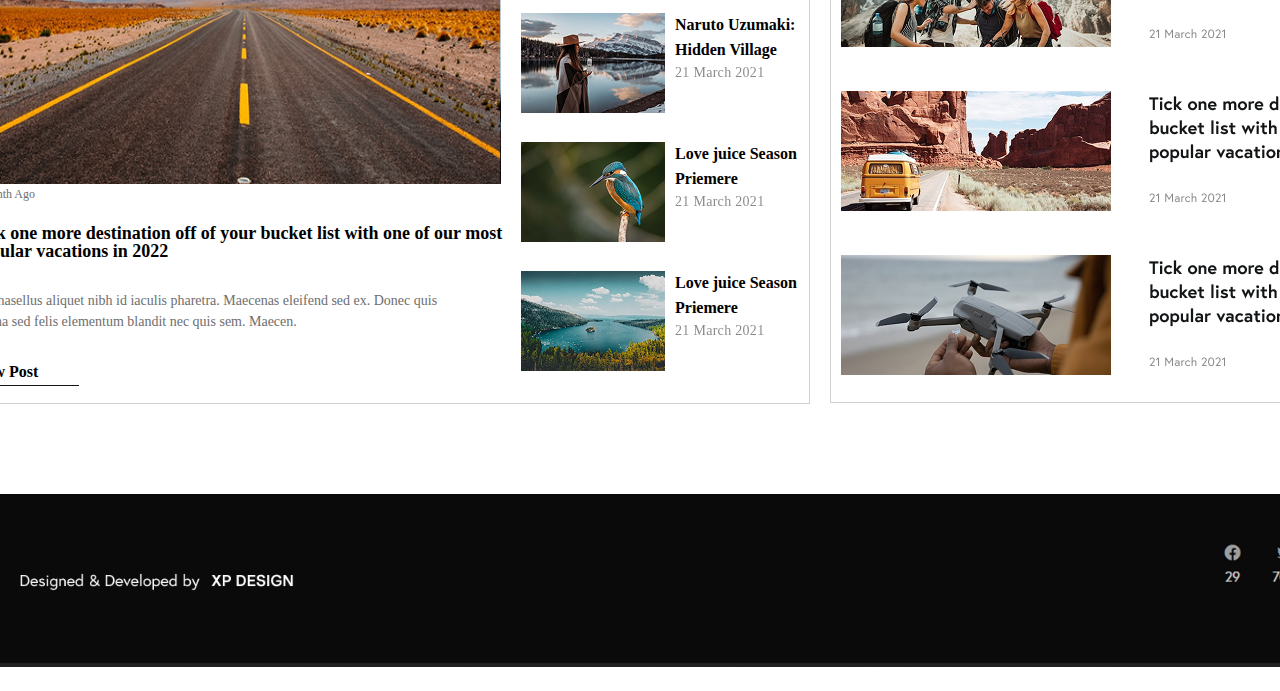
==== commit 18767211: "add index1.html file" ====
--- a/index.html
+++ b/index.html
@@ -196,11 +196,11 @@
                 </nav>
             </div>
             <div class="linojiteam">
-                
+
                 <img src="./image/Vector 5.svg" alt="" class="linij">
-                
+
                 <img src="./image/Vector 6.svg" alt="" class="linij-svg">
-                
+
             </div>
         </div>
     </section>
@@ -278,29 +278,7 @@
         <div class="container">
             <div class="footer_end">
                 <div class="end">
-                    <h3 class="footer_h3">Designed & Developed by <span class="footer_span"> XP DESIGN</span></h3>
-                </div>
-                <div class="end-icon">
-                    <div class="icons-1">
-                        <img src="./image/bxl-facebook.svg" alt="" class="icon_end">
-                        <h5 class="end_h5">29</h5>
-                    </div>
-                    <div class="icons-1">
-                        <img src="./image/bxl-twitter.svg" alt="" class="icon_end">
-                        <h5 class="end_h5">70K</h5>
-                    </div>
-                    <div class="icons-1">
-                        <img src="./image/instagram-logo.svg" alt="" class="icon_end">
-                        <h5 class="end_h5">40</h5>
-                    </div>
-                    <div class="icons-1">
-                        <img src="./image/bxl-facebook.svg" alt="" class="icon_end">
-                        <h5 class="end_h5">13K</h5>
-                    </div>
-                    <div class="icons-1">
-                        <img src="./image/youtube-logo.svg" alt="" class="icon_end">
-                        <h5 class="end_h5">168K</h5>
-                    </div>
+                    <img src="./image/Group 237671.png" alt="" class="footer_img" width="1600">
                 </div>
             </div>
         </div>
--- a/style.css/main.css
+++ b/style.css/main.css
@@ -42,11 +42,6 @@
 display: grid;
 grid-template-columns: repeat(5, 1fr);
 gap: 20px;
-}
-.footer {
-background-color: black;
-height: 200px;
-margin-top: 70px;
 }
 .menu {
 display: flex;
@@ -524,55 +519,10 @@
 .manga_list {
 margin-bottom: 40px;
 }
-.footer_end {
-display: flex;
-}
-.footer_h3 {
-font-family: EuropaNuova-Bold;
-font-weight: 400;
-font-size: 20px;
-line-height: 40px;
-letter-spacing: 0%;
-width: 342px;
-height: 40px;
-color: #FFFFFF;
-padding-top: 68px;
-margin-left: -60px;
-}
-.footer_span {
-font-family: Europa-Regular;
-font-weight: 400;
-font-size: 20px;
-line-height: 40px;
-letter-spacing: 0%;
-width: 342px;
-height: 40px;
-color: #FFFFFF;
-}
-.end-icon {
-display: flex;
-margin-left: 800px;
-margin-top: 80px;
-background-color: #E5E5E5;
-}
-.icons-1 {
-margin-right: 30px;
-}
-.icon_end {
-width: 20px;
-height: 10px;
-}
-.end_h5 {
-color: #FFFFFF;
-font-family: Europa-Regular;
-font-weight: 400;
-font-size: 10px;
-line-height: 40px;
-letter-spacing: 0%;
-width: 32px;
-height: 15px;
-}
-
+.footer_img {
+margin-left: -100px;
+margin-top: 50px;
+}
 
 .read-more, .back-to-home {
     display: inline-block;
@@ -585,4 +535,9 @@
 
 .read-more:hover, .back-to-home:hover {
     background-color: #0056b3;
+}
+.header-1 {
+background-image: url(../image/Rectangle\ 13124.png);
+width: 1600px;
+height: 800px;
 }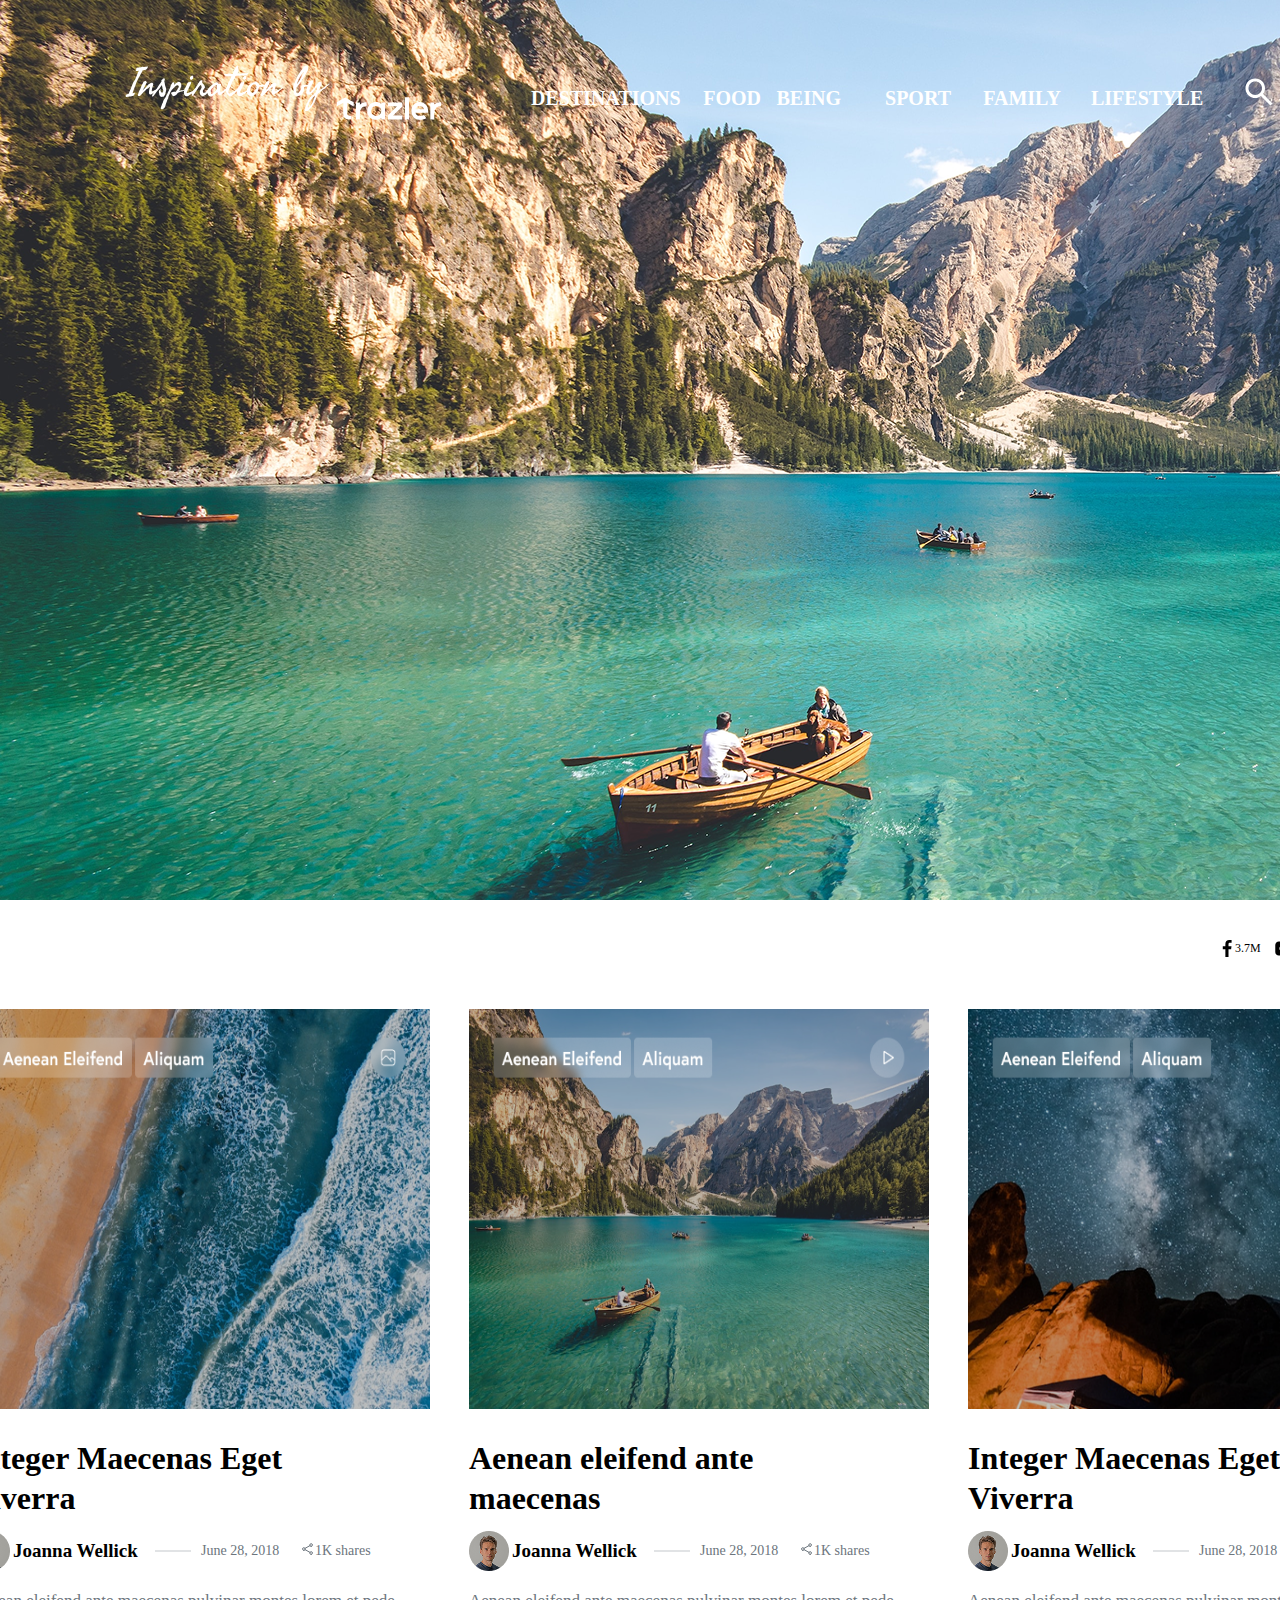
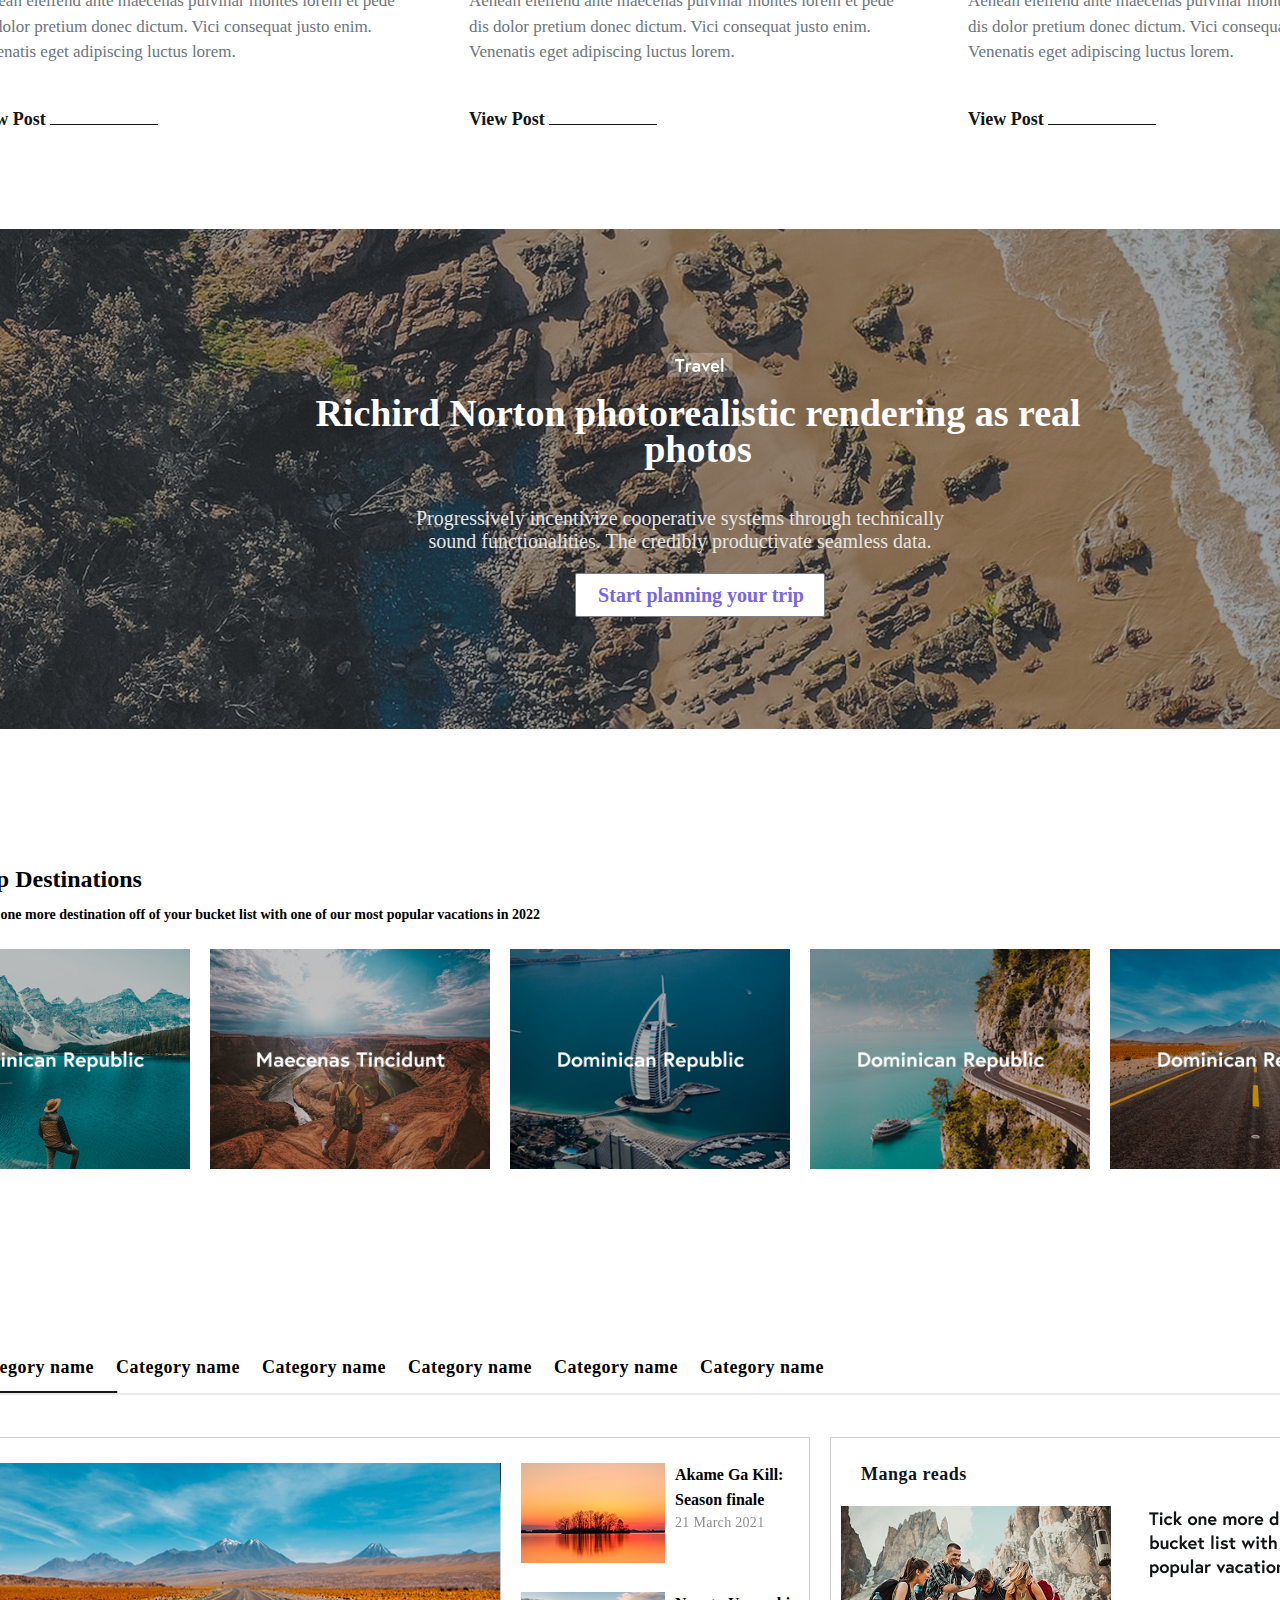
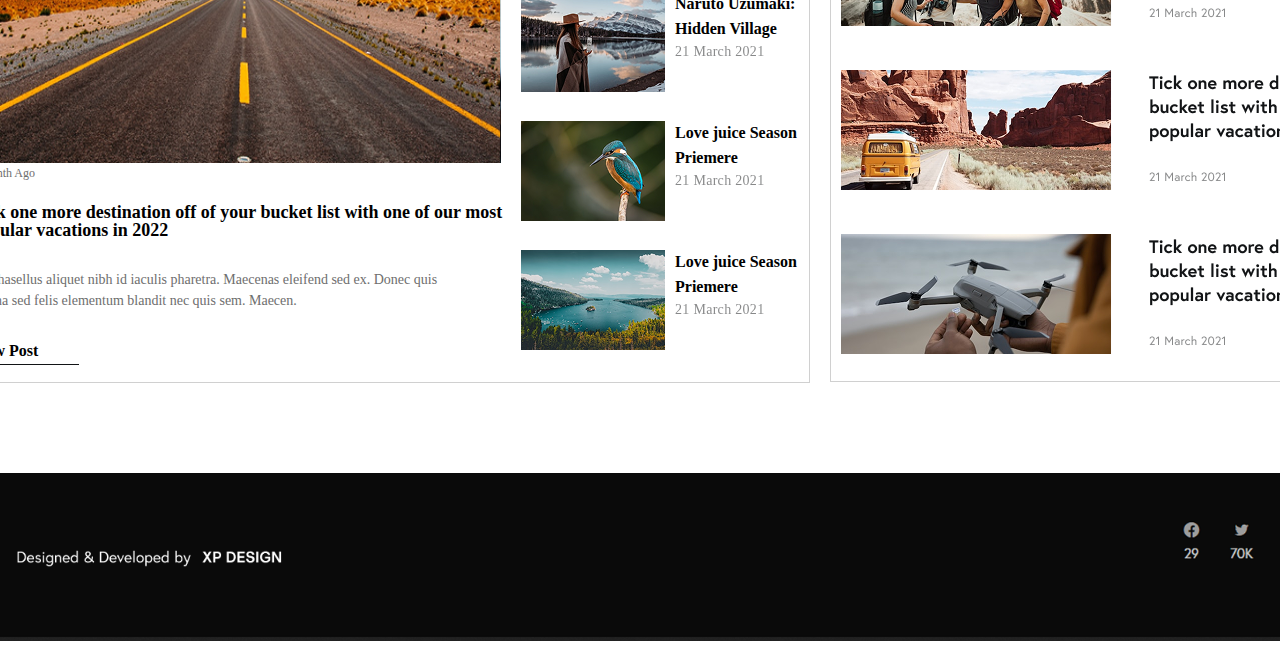
==== commit 2481d108: "add index1.html file" ====
--- a/index.html
+++ b/index.html
@@ -9,10 +9,6 @@
 </head>
 
 <body>
-    <div class="language-switcher">
-        <button onclick="changeLanguage('en')" class="lang">English</button>
-        <button onclick="changeLanguage('es')" class="lang">Russian</button>
-    </div>
     <header class="header">
         <div class="container">
             <div class="header_menu">
@@ -278,12 +274,11 @@
         <div class="container">
             <div class="footer_end">
                 <div class="end">
-                    <img src="./image/Group 237671.png" alt="" class="footer_img" width="1600">
+                    <img src="./image/Group 237671.png" alt="" class="footer_img" width="1550">
                 </div>
             </div>
         </div>
     </footer>
-
 </body>
 
 </html>--- a/style.css/main.css
+++ b/style.css/main.css
@@ -540,4 +540,165 @@
 background-image: url(../image/Rectangle\ 13124.png);
 width: 1600px;
 height: 800px;
-}+}
+.header_menu {
+display: flex;
+margin-top: 20px;
+}
+.menu_lang {
+display: flex;
+
+}
+.lang {
+margin-left: -40px;
+}
+.email {
+width: 216px;
+height: 49;
+top: 2.5px;
+    
+}
+.shape_image {
+width: 135px;
+height: 29px;
+margin-top: 5px;
+}
+.nav {
+margin-top: 5px;
+}
+.home {
+display: flex;
+list-style: none;
+margin-left: -40px;
+}
+.li_home {
+color: #FFFFFF;
+margin-right: 10px;
+}
+.time {
+margin-top: 300px;
+margin-left: 160px;
+}
+.time_h1 {
+font-family: Europa-Bold;
+font-weight: 700;
+font-size: 54px;
+line-height: 103%;
+letter-spacing: 0.5px;
+vertical-align: middle;
+ text-transform: uppercase;
+ width: 1084px;
+ height: 132px;
+color: #FFFFFF;
+ 
+}
+.time_h2 {
+font-family: Europa-Regular;
+font-weight: 400;
+font-size: 48px;
+line-height: 100%;
+letter-spacing: -2.5%;
+vertical-align: middle;
+width: 1023px;
+height: 98px;
+color: #FFFFFF;
+padding-top: 10px;
+}
+.time_team {
+display: flex;
+margin-left: 280px;
+margin-top: 30px;
+}
+.time_h3 {
+font-family: Europa-Regular;
+font-weight: 400;
+font-size: 15px;
+line-height: 40px;
+letter-spacing: 0%;
+width: 107px;
+height: 40px;
+color: #FFFFFF;
+white-space: nowrap;
+
+}
+.time_icon {
+width: 20px;
+height: 1px;
+background: #FFFFFF;
+margin-top: 20px;
+margin-left: -10px;
+margin-right: 20px;
+}
+.time_icon_icons {
+margin-right: 5px;
+}
+.init_left {
+margin-top: 70px;
+margin-left: 250px;
+}
+.blog-init {
+display: grid;
+grid-template-columns: repeat(2,1fr);
+}
+.init_h4 {
+font-family: Europa-Regular;
+font-weight: 400;
+font-size: 16px;
+line-height: 22px;
+letter-spacing: 0%;
+width: 39px;
+height: 44px;
+   
+}
+
+.init_p {
+font-family: Europa-Regular;
+font-weight: 400;
+font-size: 18px;
+line-height: 33px;
+letter-spacing: 0%;
+width: 780px;
+height: 337px;
+margin-left: -350px;
+padding-top: 45px;
+}
+.init_h2 {
+font-family: Europa-Bold;
+font-weight: 700;
+font-size: 28px;
+line-height: 100%;
+letter-spacing: 0.5px;
+text-transform: uppercase;
+width: 588px;
+height: 192px;
+margin-left: -270px;
+padding-top: 140px;
+}
+.init_h3 {
+font-family: Europa-Bold;
+font-weight: 700;
+font-size: 30px;
+line-height: 100%;
+letter-spacing: 0.5px;
+text-transform: uppercase;
+width: 448px;
+height: 53px;
+white-space: nowrap;
+margin-left: -350px;
+padding-top: 25px;
+}
+
+.init_nav {
+margin-top: -110px;
+margin-left: -350px;
+}
+.init_li {
+font-family: Europa-Regular;
+font-weight: 400;
+font-size: 18px;
+line-height: 33px;
+letter-spacing: 0%;
+width: 671px;
+height: 45px;
+}
+
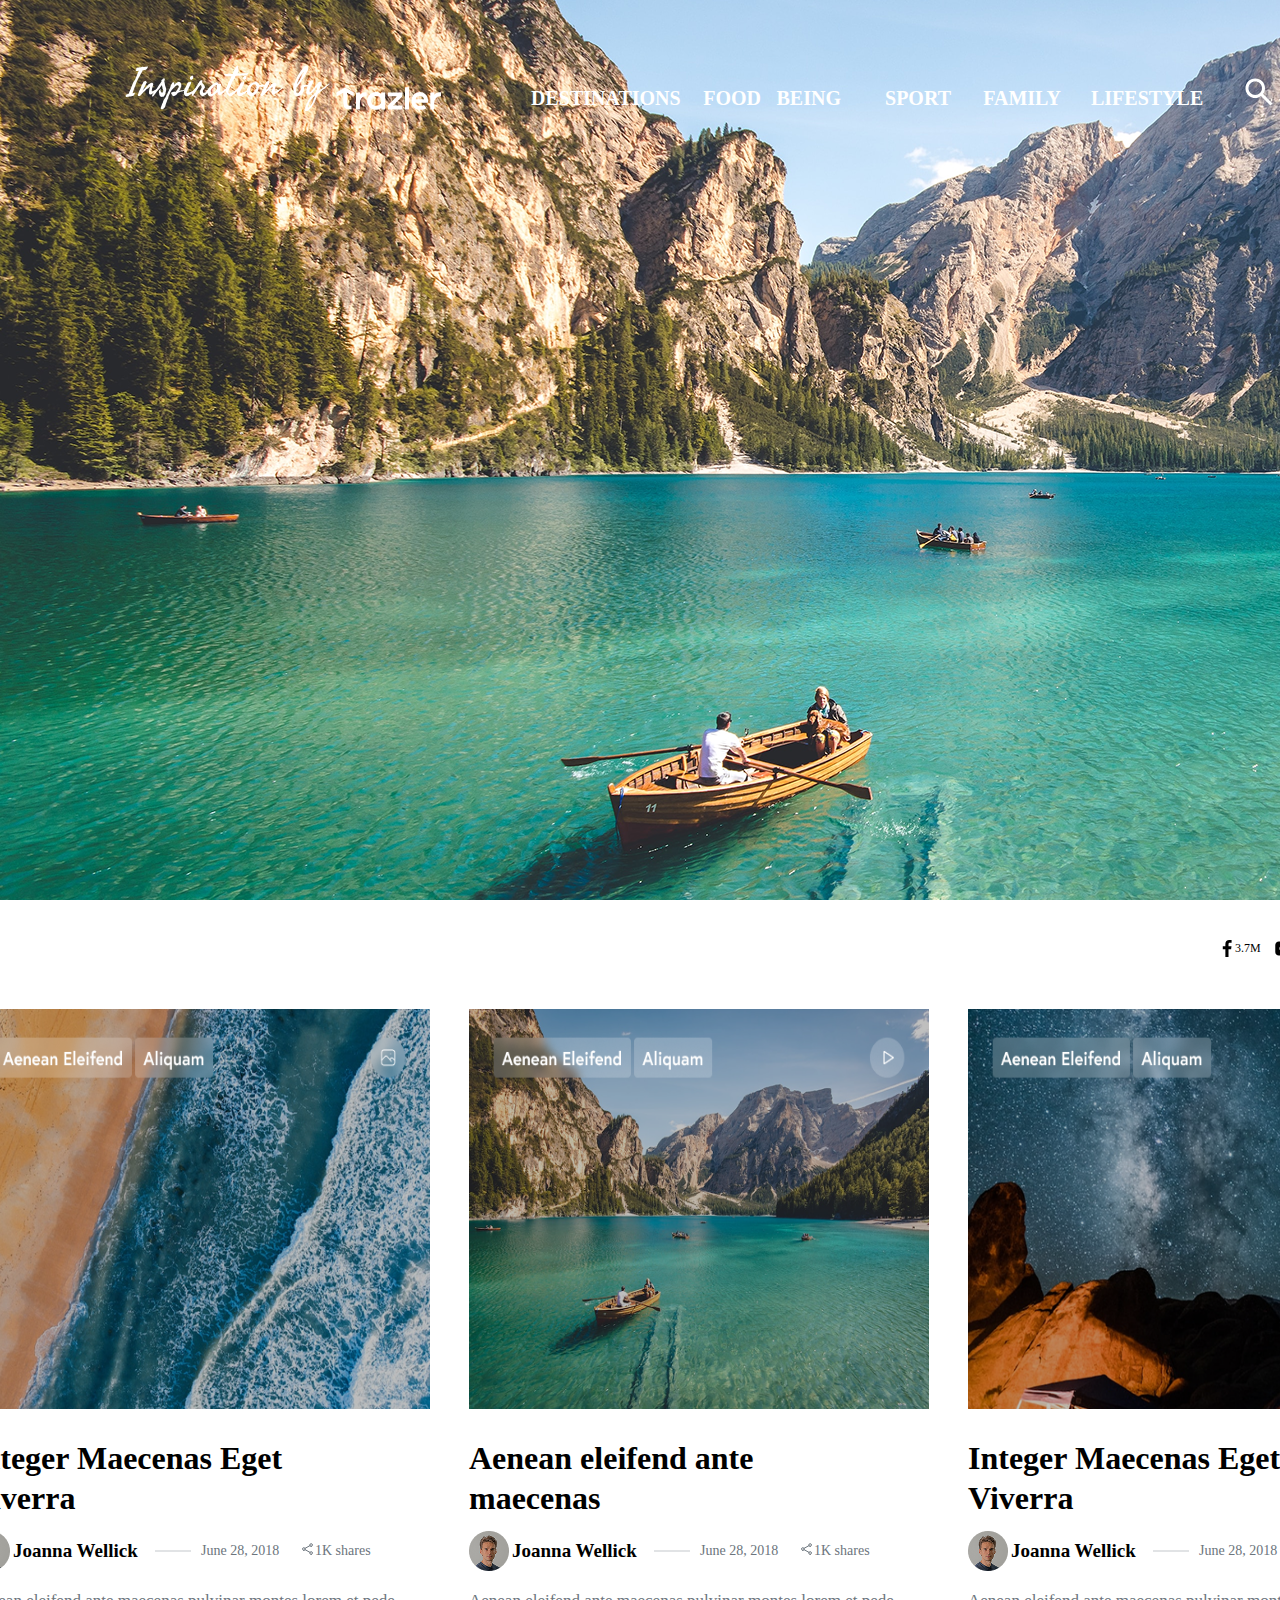
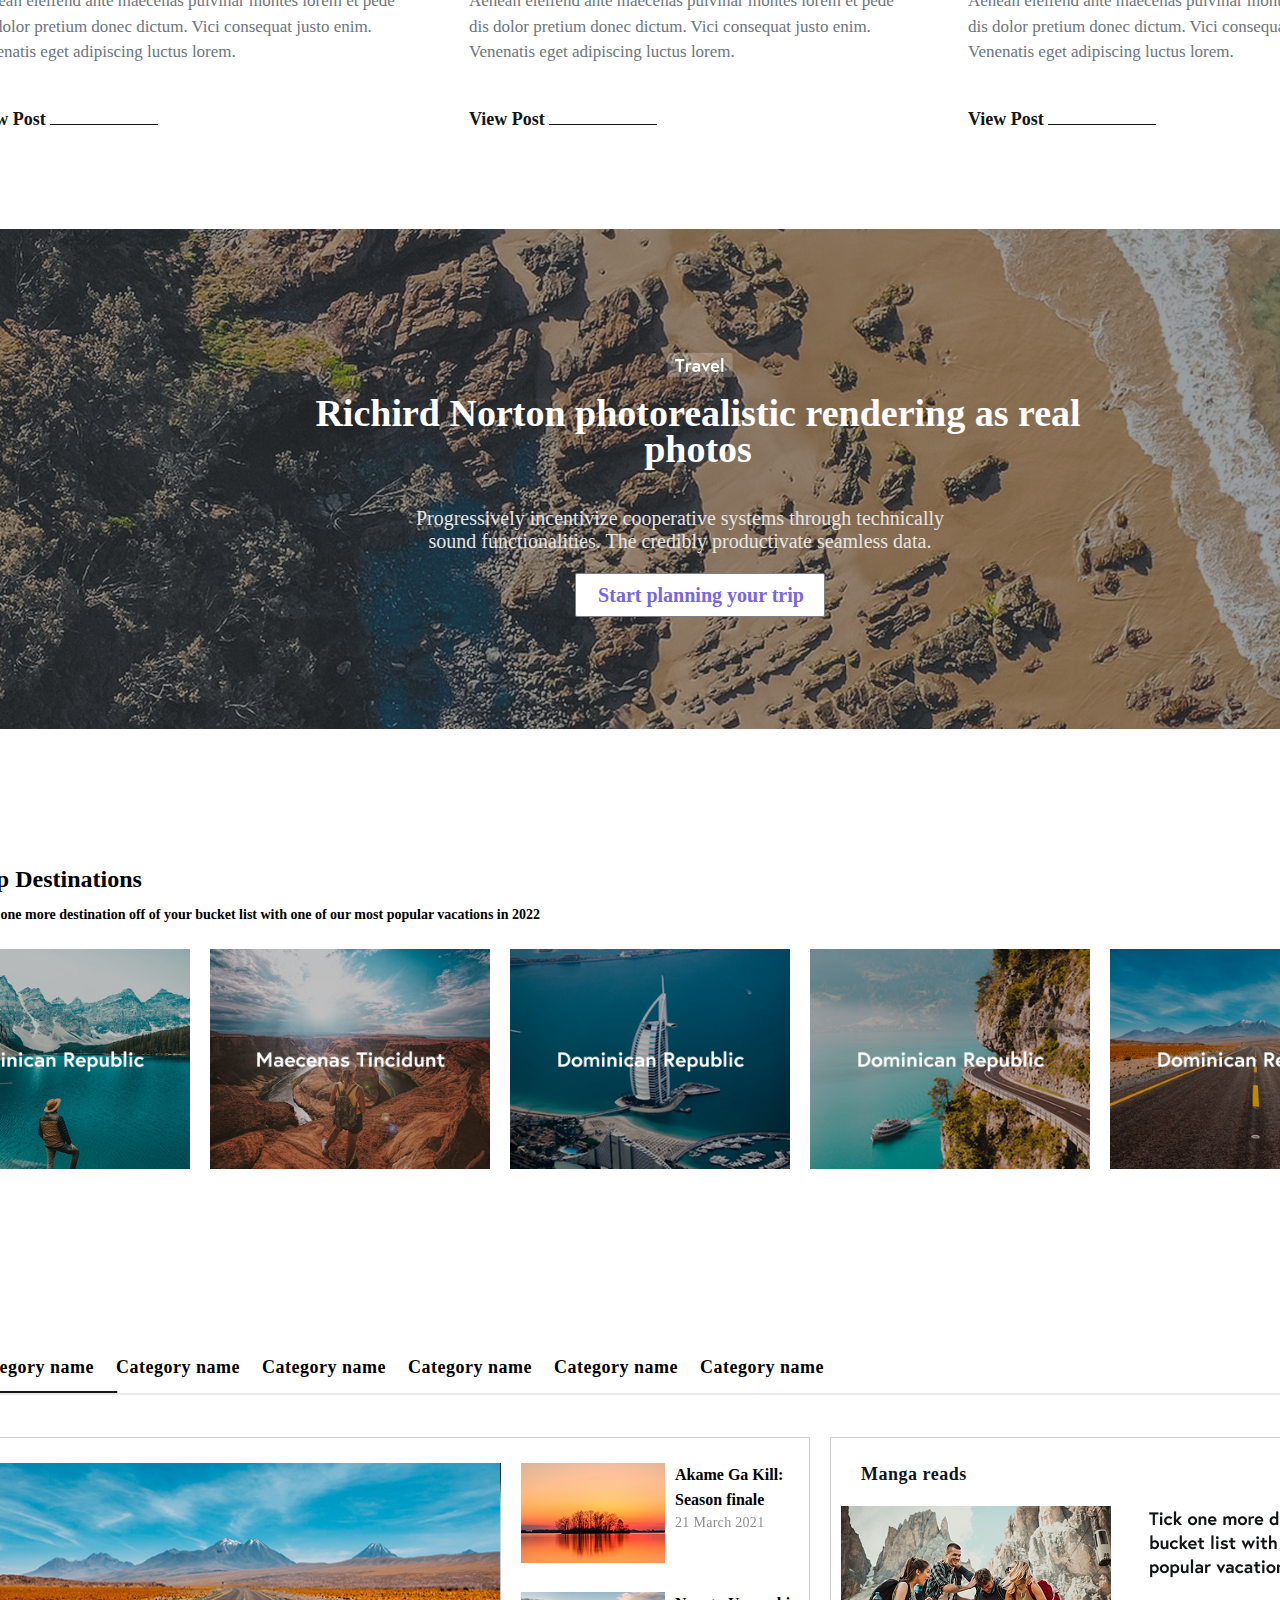
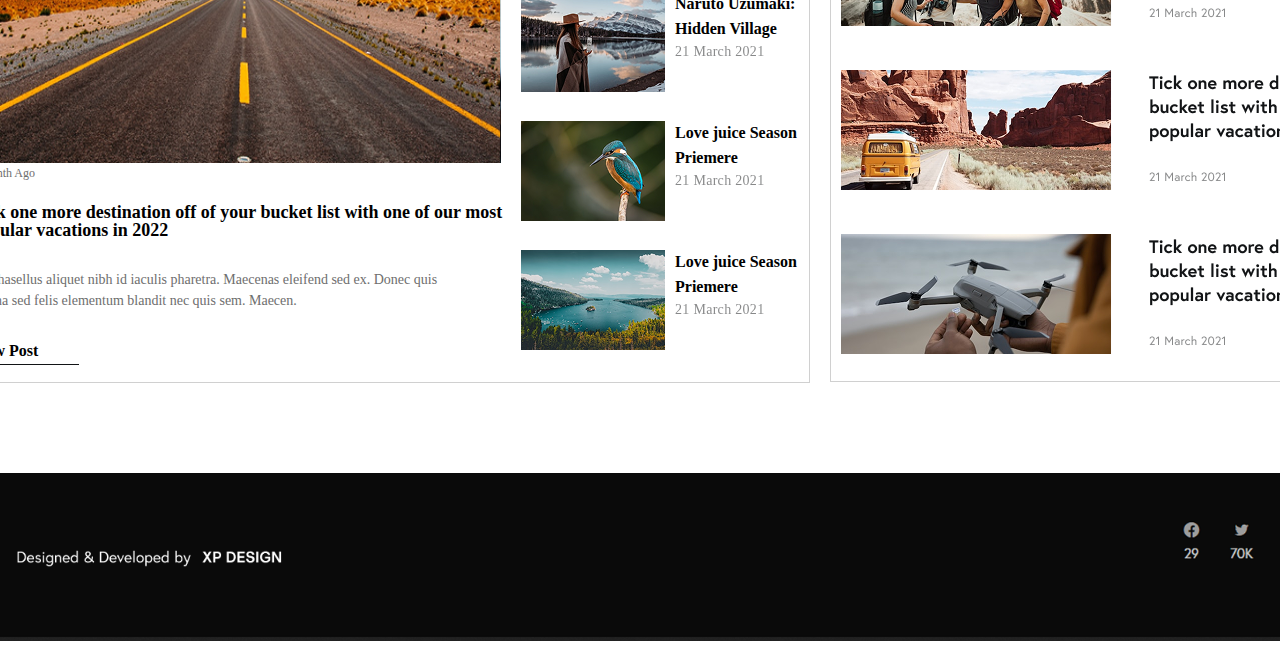
==== commit ed0429c3: "add index.html file" ====
--- a/index.html
+++ b/index.html
@@ -14,12 +14,8 @@
             <div class="header_menu">
                 <div class="menu">
                     <div class="image">
-                        <div class="image_1">
-                            <img src="./image/Email Address.svg" alt="" class="icon">
-                        </div>
-                        <div class="imafe_2">
-                            <img src="./image/Shape.svg" alt="" class="icons">
-                        </div>
+                        <img src="./image/Email Address.svg" alt="" class="icon">
+                        <img src="./image/Shape.svg" alt="" class="icons">
                     </div>
                     <div class="item">
                         <nav class="nav">
--- a/style.css/main.css
+++ b/style.css/main.css
@@ -50,12 +50,11 @@
 }
 .image {
 display: flex;
-
+margin-top: -10px;
 }
 .icon {
 width: 216px;
 height: 49px;
-margin-top: -10px;
 }
 .icons {
 width: 105px;
@@ -701,4 +700,45 @@
 width: 671px;
 height: 45px;
 }
-
+.switcher_btn {
+background-color: #6C757D;
+}
+
+.li_home_1 {
+font-family: Europa-Bold;
+font-weight: 700;
+font-size: 14px;
+line-height: 100%;
+letter-spacing: 0%;
+width: 37px;
+height: 18px;
+color: #FFFFFF;
+
+}
+.li_home_2 {
+font-family: Europa-Bold;
+font-weight: 700;
+font-size: 14px;
+line-height: 100%;
+letter-spacing: 0%;
+width: 48px;
+height: 18px;
+color: #FFFFFF;
+}
+.home_icon {
+    width: 16px;
+    height: 16px;
+    
+}
+.li_home_3 {
+font-family: Europa-Bold;
+font-weight: 700;
+font-size: 14px;
+line-height: 100%;
+letter-spacing: 0%;
+width:348px ;
+height: 18px;
+color: #FFFFFF;
+white-space: nowrap;
+    
+}
